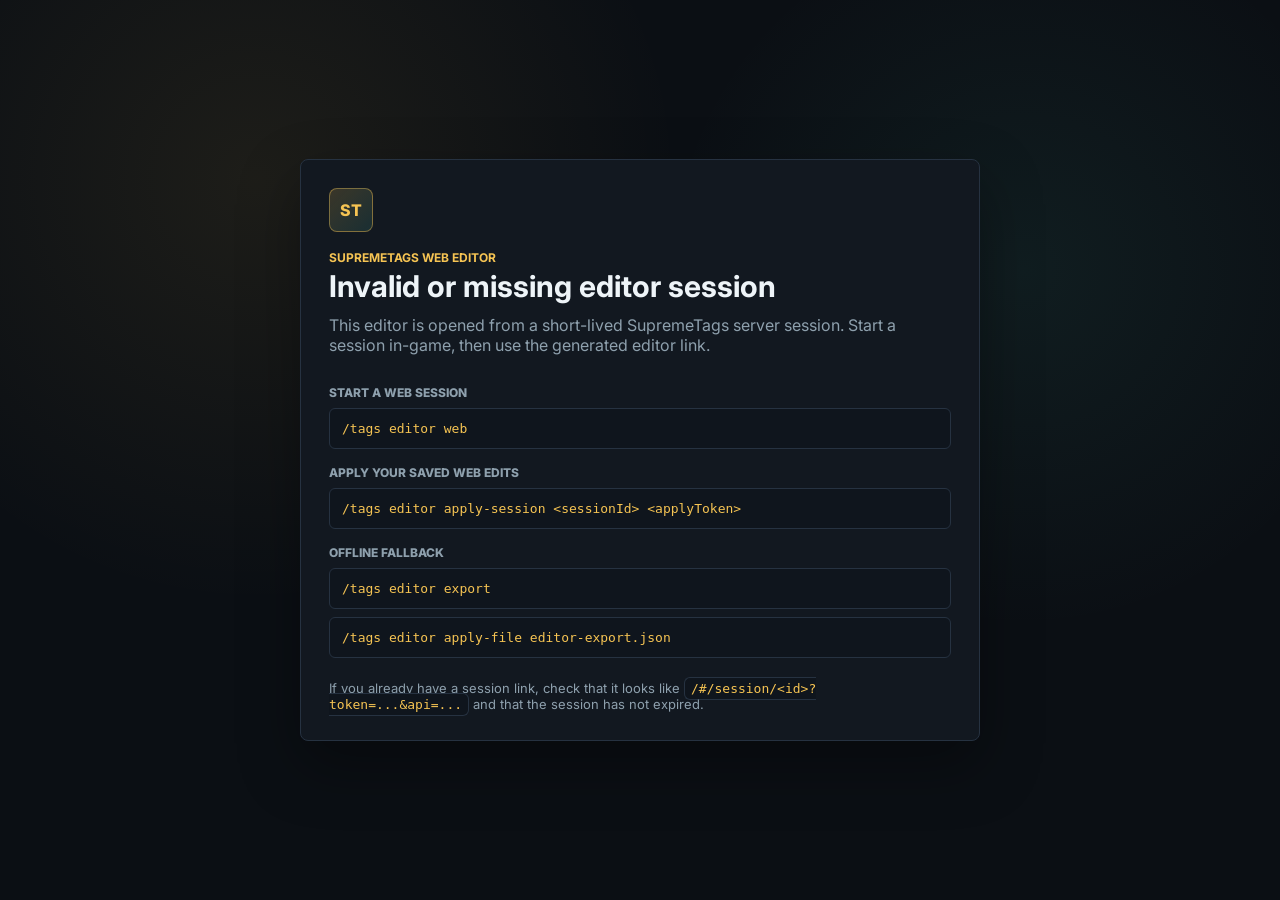
==== index.html @ 4ecd35ff "Add files via upload" ====
<!doctype html>
<html lang="en">
<head>
  <meta charset="utf-8">
  <meta name="viewport" content="width=device-width, initial-scale=1">
  <title>SupremeTags Editor</title>
  <link rel="preconnect" href="https://fonts.googleapis.com">
  <link rel="preconnect" href="https://fonts.gstatic.com" crossorigin>
  <link href="https://fonts.googleapis.com/css2?family=Inter:wght@400;500;600;700;800&display=swap" rel="stylesheet">
  <link rel="stylesheet" href="styles.css">
</head>
<body>
  <div class="invalid-session" id="invalidSession">
    <div class="invalid-panel">
      <div class="brand-mark">ST</div>
      <p class="eyebrow">SupremeTags Web Editor</p>
      <h1>Invalid or missing editor session</h1>
      <p>This editor is opened from a short-lived SupremeTags server session. Start a session in-game, then use the generated editor link.</p>

      <div class="help-commands">
        <span>Start a web session</span>
        <code>/tags editor web</code>
        <span>Apply your saved web edits</span>
        <code>/tags editor apply-session &lt;sessionId&gt; &lt;applyToken&gt;</code>
        <span>Offline fallback</span>
        <code>/tags editor export</code>
        <code>/tags editor apply-file editor-export.json</code>
      </div>

      <p class="small-note">If you already have a session link, check that it looks like <code>/#/session/&lt;id&gt;?token=...&amp;api=...</code> and that the session has not expired.</p>
    </div>
  </div>

  <div class="app-shell">
    <aside class="sidebar">
      <div class="brand">
        <div class="brand-mark">ST</div>
        <div>
          <strong>SupremeTags</strong>
          <span>Web Editor</span>
        </div>
      </div>

      <nav class="nav-list" aria-label="Editor navigation">
        <button class="nav-item active" data-view="tags">
          <span data-icon="tag"></span>
          <span>Tags</span>
          <b id="tagCount">0</b>
        </button>
        <button class="nav-item" data-view="bulk">
          <span data-icon="layers"></span>
          <span>Bulk Edit</span>
        </button>
        <button class="nav-item" data-view="colors">
          <span data-icon="palette"></span>
          <span>Color Lab</span>
        </button>
        <button class="nav-item" data-view="commands">
          <span data-icon="terminal"></span>
          <span>Commands</span>
        </button>
        <button class="nav-item" data-view="sessions">
          <span data-icon="cloud"></span>
          <span>Session</span>
        </button>
        <button class="nav-item" data-view="plugin">
          <span data-icon="info"></span>
          <span>Plugin Info</span>
        </button>
      </nav>

      <div class="session-card">
        <span class="status-dot" id="sidebarStatusDot"></span>
        <div>
          <strong id="sidebarPluginTitle">SupremeTags</strong>
          <span id="sidebarPluginVersion">v2.2.9 · up to date</span>
        </div>
      </div>
    </aside>

    <main class="workspace">
      <header class="topbar">
        <div>
          <p class="eyebrow">Editor session</p>
          <h1>Tag collection</h1>
        </div>
        <div class="topbar-actions">
          <button class="icon-button" id="undoButton" title="Undo">
            <span data-icon="undo"></span>
          </button>
          <button class="ghost-button" id="importButton">
            <span data-icon="upload"></span>
            Import
          </button>
          <button class="primary-button" id="exportButton">
            <span data-icon="download"></span>
            Export Apply Payload
          </button>
        </div>
      </header>

      <section class="view active" id="view-tags">
        <div class="toolbar">
          <div class="search-field">
            <span data-icon="search"></span>
            <input id="searchInput" type="search" placeholder="Search tags, permissions, categories">
          </div>
          <select id="categoryFilter" aria-label="Category filter"></select>
          <select id="rarityFilter" aria-label="Rarity filter"></select>
          <button class="secondary-button" id="newTagButton">
            <span data-icon="plus"></span>
            New Tag
          </button>
        </div>

        <div class="editor-grid">
          <section class="tag-list-panel">
            <div class="panel-title">
              <strong>Tags</strong>
              <span id="visibleCount">0 visible</span>
            </div>
            <div class="tag-list" id="tagList"></div>
          </section>

          <section class="details-panel">
            <div class="details-header">
              <div>
                <p class="eyebrow">Selected tag</p>
                <h2 id="detailTitle">Select a tag</h2>
              </div>
              <div class="preview-pill" id="headerPreview"></div>
            </div>

            <div class="tab-strip" role="tablist">
              <button class="tab-button active" data-tab="basic">Basic</button>
              <button class="tab-button" data-tab="display">Display</button>
              <button class="tab-button" data-tab="voucher">Voucher</button>
              <button class="tab-button" data-tab="variants">Variants</button>
              <button class="tab-button" data-tab="requirements">Requirements</button>
            </div>

            <form class="form-grid tab-panel active" id="tab-basic">
              <label>Identifier<input id="fieldIdentifier" type="text"></label>
              <label>Permission<input id="fieldPermission" type="text"></label>
              <label>Category<select id="fieldCategory"></select></label>
              <label>Rarity<select id="fieldRarity"></select></label>
              <label>Order<input id="fieldOrder" type="number" min="0"></label>
              <label>Cost<input id="fieldCost" type="number" min="0" step="0.01"></label>
              <label class="switch-row">Withdrawable<input id="fieldWithdrawable" type="checkbox"><span></span></label>
              <label class="switch-row">Economy enabled<input id="fieldEconomyEnabled" type="checkbox"><span></span></label>
              <label class="full-span">Tag frames<textarea id="fieldTagFrames" rows="4"></textarea></label>
              <label class="full-span">Description<textarea id="fieldDescription" rows="4"></textarea></label>
            </form>

            <form class="form-grid tab-panel" id="tab-display">
              <label>Menu display name<input id="fieldDisplayName" type="text"></label>
              <label>Display item<input id="fieldDisplayItem" type="text"></label>
              <label>Custom model data<input id="fieldModelData" type="number" min="0"></label>
              <label>Economy type<input id="fieldEconomyType" type="text"></label>
              <label class="full-span">Custom economy take command<input id="fieldTakeCommand" type="text"></label>
              <label class="full-span">Custom economy condition<input id="fieldCondition" type="text"></label>
              <div class="full-span preview-box">
                <span>Live chat preview</span>
                <strong id="chatPreview"></strong>
              </div>
            </form>

            <form class="form-grid tab-panel" id="tab-voucher">
              <label>Voucher material<input id="fieldVoucherMaterial" type="text"></label>
              <label>Voucher model data<input id="fieldVoucherModelData" type="number" min="0"></label>
              <label>Voucher display name<input id="fieldVoucherName" type="text"></label>
              <label class="switch-row">Glow<input id="fieldVoucherGlow" type="checkbox"><span></span></label>
              <label class="full-span">Voucher lore<textarea id="fieldVoucherLore" rows="5"></textarea></label>
            </form>

            <div class="tab-panel" id="tab-variants">
              <div class="table-actions">
                <strong>Variants</strong>
                <button class="secondary-button" id="addVariantButton" type="button"><span data-icon="plus"></span>Add</button>
              </div>
              <div class="mini-table" id="variantTable"></div>
            </div>

            <div class="tab-panel" id="tab-requirements">
              <div class="requirement-head">
                <label class="switch-row">Enabled<input id="fieldReqEnabled" type="checkbox"><span></span></label>
                <label>Mode<select id="fieldReqMode"><option value="all">All</option><option value="any">Any</option></select></label>
                <label class="switch-row">Persist unlock<input id="fieldReqPersist" type="checkbox"><span></span></label>
              </div>
              <div class="table-actions">
                <strong>Requirement rules</strong>
                <button class="secondary-button" id="addRequirementButton" type="button"><span data-icon="plus"></span>Add</button>
              </div>
              <div class="mini-table" id="requirementTable"></div>
            </div>
          </section>
        </div>
      </section>

      <section class="view" id="view-bulk">
        <div class="bulk-layout">
          <section>
            <h2>Bulk edit</h2>
            <p>Apply controlled changes to matching tags before exporting an apply payload.</p>
            <div class="bulk-controls">
              <label>Match category<select id="bulkCategory"></select></label>
              <label>Set rarity<select id="bulkRarity"></select></label>
              <label>Set permission prefix<input id="bulkPermission" placeholder="supremetags.tag."></label>
              <button class="primary-button" id="applyBulkButton"><span data-icon="wand"></span>Apply to matches</button>
            </div>
          </section>
          <section class="bulk-preview">
            <h3>Matched tags</h3>
            <div id="bulkMatches"></div>
          </section>
        </div>
      </section>

      <section class="view" id="view-colors">
        <div class="color-lab">
          <section>
            <h2>Color generator</h2>
            <p>Create legacy color, hex color, or MiniMessage output from the same text.</p>
            <label>Text<input id="colorText" value="[Supreme]"></label>
            <div class="color-row">
              <label>Start<input id="colorStart" type="color" value="#f6c453"></label>
              <label>End<input id="colorEnd" type="color" value="#55d6be"></label>
              <label>Format<select id="colorFormat"><option value="legacy">Minecraft hex</option><option value="minimessage">MiniMessage gradient</option><option value="classic">Nearest legacy</option></select></label>
            </div>
            <button class="primary-button" id="generateColorButton"><span data-icon="sparkles"></span>Generate</button>
          </section>
          <section class="output-panel">
            <div class="preview-box tall">
              <span>Preview</span>
              <strong id="colorPreview"></strong>
            </div>
            <label>Output<textarea id="colorOutput" rows="6" readonly></textarea></label>
            <button class="secondary-button" id="copyColorButton"><span data-icon="copy"></span>Copy</button>
          </section>
        </div>
      </section>

      <section class="view" id="view-commands">
        <div class="command-layout">
          <section>
            <h2>Command generator</h2>
            <p>Generate quick admin commands for simple tag changes. Use session apply for variants, requirements, vouchers, and bulk structured edits.</p>
            <label>Command target<select id="commandTarget"></select></label>
            <div class="command-actions">
              <button class="primary-button" id="generateCommandsButton"><span data-icon="terminal"></span>Generate</button>
              <button class="secondary-button" id="copyCommandsButton"><span data-icon="copy"></span>Copy</button>
            </div>
          </section>
          <section class="output-panel">
            <label>Commands<textarea id="commandOutput" rows="16" readonly></textarea></label>
          </section>
        </div>
      </section>

      <section class="view" id="view-sessions">
        <div class="session-layout">
          <h2>Session workflow</h2>
          <div class="steps">
            <div><b>1</b><strong>Export</strong><span>Plugin uploads editable JSON to the session API.</span></div>
            <div><b>2</b><strong>Edit</strong><span>This site updates the session draft in Cloudflare storage.</span></div>
            <div><b>3</b><strong>Apply</strong><span>Plugin fetches the draft, validates it, and saves locally.</span></div>
          </div>
          <label>Apply payload preview<textarea id="payloadOutput" rows="14" readonly></textarea></label>
        </div>
      </section>

      <section class="view" id="view-plugin">
        <div class="plugin-layout">
          <section class="plugin-status-panel">
            <div class="plugin-status-head">
              <div>
                <p class="eyebrow">Server plugin</p>
                <h2>SupremeTags status</h2>
              </div>
              <span class="version-state" id="pluginVersionState">Checking</span>
            </div>

            <div class="version-grid">
              <div>
                <span>Installed version</span>
                <strong id="installedVersion">2.2.9</strong>
              </div>
              <div>
                <span>Latest Spigot version</span>
                <strong id="latestVersion">2.2.9</strong>
              </div>
              <div>
                <span>Resource</span>
                <a href="https://www.spigotmc.org/resources/supremetags.103140/" target="_blank" rel="noreferrer">SpigotMC #103140</a>
              </div>
            </div>

            <div class="update-callout" id="updateCallout">
              <span data-icon="check"></span>
              <div>
                <strong>Plugin is up to date</strong>
                <p>The server-reported version matches the latest known Spigot release.</p>
              </div>
            </div>
          </section>

          <section class="plugin-details-panel">
            <h3>Runtime details</h3>
            <div class="info-list">
              <div><span>Minecraft server</span><strong id="serverVersion">Paper 26.2</strong></div>
              <div><span>Storage mode</span><strong id="storageMode">File tags</strong></div>
              <div><span>Tags loaded</span><strong id="pluginTagsLoaded">3</strong></div>
              <div><span>Categories loaded</span><strong id="pluginCategoriesLoaded">4</strong></div>
              <div><span>Last checked</span><strong id="versionCheckedAt">Local preview</strong></div>
            </div>
          </section>
        </div>
      </section>
    </main>
  </div>

  <script src="app.js"></script>
</body>
</html>
---- styles.css ----
:root {
  color-scheme: dark;
  --bg: #0b0f14;
  --panel: #121820;
  --panel-2: #171f29;
  --panel-3: #1d2733;
  --line: #263241;
  --line-soft: #1f2a37;
  --text: #eef4f8;
  --muted: #8ea0ad;
  --muted-2: #647684;
  --gold: #f6c453;
  --mint: #55d6be;
  --red: #ff667a;
  --blue: #65a8ff;
  --shadow: 0 24px 60px rgba(0, 0, 0, .34);
}

* {
  box-sizing: border-box;
}

body {
  margin: 0;
  min-width: 320px;
  min-height: 100vh;
  overflow-x: hidden;
  background: var(--bg);
  color: var(--text);
  font-family: Inter, system-ui, -apple-system, BlinkMacSystemFont, "Segoe UI", sans-serif;
  letter-spacing: 0;
}

button,
input,
select,
textarea {
  font: inherit;
}

button {
  border: 0;
}

.app-shell {
  display: grid;
  grid-template-columns: 280px minmax(0, 1fr);
  width: 100%;
  max-width: 100vw;
  min-height: 100vh;
  overflow-x: hidden;
}

.sidebar {
  position: sticky;
  top: 0;
  display: flex;
  flex-direction: column;
  gap: 26px;
  height: 100vh;
  padding: 24px;
  border-right: 1px solid var(--line-soft);
  background: #0e141b;
}

.brand {
  display: flex;
  align-items: center;
  gap: 12px;
}

.brand-mark {
  display: grid;
  place-items: center;
  width: 44px;
  height: 44px;
  border: 1px solid rgba(246, 196, 83, .42);
  border-radius: 8px;
  background: linear-gradient(135deg, rgba(246, 196, 83, .18), rgba(85, 214, 190, .12));
  color: var(--gold);
  font-weight: 800;
}

.brand strong,
.brand span,
.session-card strong,
.session-card span {
  display: block;
}

.brand strong {
  font-size: 16px;
}

.brand span,
.session-card span {
  color: var(--muted);
  font-size: 12px;
}

.nav-list {
  display: grid;
  gap: 8px;
}

.nav-item {
  display: grid;
  grid-template-columns: 22px 1fr auto;
  align-items: center;
  gap: 10px;
  min-height: 44px;
  padding: 0 12px;
  border-radius: 8px;
  background: transparent;
  color: var(--muted);
  text-align: left;
  cursor: pointer;
}

.nav-item:hover,
.nav-item.active {
  background: var(--panel-2);
  color: var(--text);
}

.nav-item.active {
  box-shadow: inset 3px 0 0 var(--gold);
}

.nav-item b {
  min-width: 24px;
  padding: 3px 7px;
  border-radius: 999px;
  background: var(--panel-3);
  color: var(--gold);
  text-align: center;
  font-size: 12px;
}

.session-card {
  display: grid;
  grid-template-columns: 10px 1fr;
  align-items: center;
  gap: 12px;
  margin-top: auto;
  padding: 14px;
  border: 1px solid var(--line);
  border-radius: 8px;
  background: var(--panel);
}

.status-dot {
  width: 10px;
  height: 10px;
  border-radius: 50%;
  background: var(--mint);
  box-shadow: 0 0 18px rgba(85, 214, 190, .8);
}

.status-dot.outdated {
  background: var(--red);
  box-shadow: 0 0 18px rgba(255, 102, 122, .75);
}

.workspace {
  min-width: 0;
  width: 100%;
  max-width: 100%;
  padding: 28px;
  overflow-x: hidden;
}

.topbar {
  display: flex;
  align-items: center;
  justify-content: space-between;
  gap: 18px;
  margin-bottom: 24px;
}

.eyebrow {
  margin: 0 0 5px;
  color: var(--gold);
  font-size: 12px;
  font-weight: 700;
  text-transform: uppercase;
}

h1,
h2,
h3,
p {
  margin-top: 0;
}

h1 {
  margin-bottom: 0;
  font-size: 30px;
  line-height: 1.12;
}

h2 {
  margin-bottom: 8px;
  font-size: 22px;
}

h3 {
  margin-bottom: 12px;
  font-size: 16px;
}

p {
  color: var(--muted);
}

.topbar-actions,
.toolbar,
.table-actions,
.color-row,
.requirement-head {
  display: flex;
  align-items: center;
  gap: 10px;
  min-width: 0;
}

.icon-button,
.ghost-button,
.secondary-button,
.primary-button {
  display: inline-flex;
  align-items: center;
  justify-content: center;
  gap: 8px;
  min-height: 40px;
  padding: 0 14px;
  border-radius: 8px;
  cursor: pointer;
}

.icon-button {
  width: 40px;
  padding: 0;
  border: 1px solid var(--line);
  background: var(--panel);
  color: var(--text);
}

.ghost-button {
  border: 1px solid var(--line);
  background: transparent;
  color: var(--text);
}

.secondary-button {
  border: 1px solid var(--line);
  background: var(--panel-2);
  color: var(--text);
}

.primary-button {
  background: var(--gold);
  color: #1b1404;
  font-weight: 700;
}

.view {
  display: none;
}

.view.active {
  display: block;
}

.toolbar {
  margin-bottom: 16px;
  flex-wrap: wrap;
}

.toolbar > select {
  flex: 1 1 180px;
  max-width: 260px;
}

.toolbar > .secondary-button {
  flex: 0 0 auto;
}

.search-field {
  display: flex;
  align-items: center;
  gap: 10px;
  flex: 1 1 300px;
  min-width: 220px;
  min-height: 44px;
  padding: 0 14px;
  border: 1px solid var(--line);
  border-radius: 8px;
  background: var(--panel);
}

.search-field input {
  width: 100%;
  border: 0;
  outline: 0;
  background: transparent;
  color: var(--text);
}

select,
input,
textarea {
  min-width: 0;
  width: 100%;
  border: 1px solid var(--line);
  border-radius: 8px;
  background: #0f151d;
  color: var(--text);
  outline: 0;
}

select,
input {
  min-height: 42px;
  padding: 0 12px;
}

textarea {
  resize: vertical;
  padding: 11px 12px;
  line-height: 1.45;
}

label {
  display: grid;
  gap: 7px;
  color: var(--muted);
  font-size: 13px;
  font-weight: 600;
}

.editor-grid {
  display: grid;
  grid-template-columns: minmax(260px, 380px) minmax(0, 1fr);
  gap: 16px;
  min-height: calc(100vh - 142px);
  min-width: 0;
}

.tag-list-panel,
.details-panel,
.bulk-layout > section,
.bulk-preview,
.color-lab > section,
.output-panel,
.session-layout,
.plugin-status-panel,
.plugin-details-panel {
  min-width: 0;
  border: 1px solid var(--line-soft);
  border-radius: 8px;
  background: var(--panel);
  box-shadow: var(--shadow);
}

.tag-list-panel {
  min-height: 0;
  overflow: hidden;
}

.panel-title {
  display: flex;
  justify-content: space-between;
  padding: 16px;
  border-bottom: 1px solid var(--line-soft);
}

.panel-title span {
  color: var(--muted);
  font-size: 13px;
}

.tag-list {
  display: grid;
  gap: 8px;
  max-height: calc(100vh - 220px);
  overflow-y: auto;
  overflow-x: hidden;
  padding: 12px;
}

.tag-row {
  display: grid;
  grid-template-columns: 1fr auto;
  gap: 8px;
  padding: 12px;
  border: 1px solid transparent;
  border-radius: 8px;
  background: var(--panel-2);
  color: var(--text);
  text-align: left;
  cursor: pointer;
}

.tag-row:hover,
.tag-row.active {
  border-color: rgba(246, 196, 83, .55);
}

.tag-row strong,
.tag-row span {
  display: block;
}

.tag-row span {
  color: var(--muted);
  font-size: 12px;
}

.rarity-badge {
  align-self: start;
  padding: 4px 7px;
  border-radius: 999px;
  background: rgba(85, 214, 190, .12);
  color: var(--mint);
  font-size: 11px;
  font-weight: 700;
}

.details-panel {
  min-width: 0;
  overflow: hidden;
}

.details-header {
  display: flex;
  align-items: center;
  justify-content: space-between;
  gap: 14px;
  padding: 20px;
  border-bottom: 1px solid var(--line-soft);
}

.details-header h2 {
  margin-bottom: 0;
}

.preview-pill {
  min-width: 160px;
  max-width: 360px;
  padding: 12px 14px;
  border: 1px solid var(--line);
  border-radius: 8px;
  background: #0d1218;
  text-align: center;
  font-weight: 800;
  overflow-wrap: anywhere;
}

.tab-strip {
  display: flex;
  gap: 4px;
  overflow-x: auto;
  padding: 10px 12px 0;
  border-bottom: 1px solid var(--line-soft);
}

.tab-button {
  padding: 11px 12px;
  border-radius: 8px 8px 0 0;
  background: transparent;
  color: var(--muted);
  cursor: pointer;
  white-space: nowrap;
}

.tab-button.active {
  background: var(--panel-2);
  color: var(--text);
}

.tab-panel {
  display: none;
  padding: 18px;
}

.tab-panel.active {
  display: block;
}

.form-grid {
  grid-template-columns: repeat(2, minmax(0, 1fr));
  gap: 14px;
}

.form-grid.active {
  display: grid;
}

.full-span {
  grid-column: 1 / -1;
}

.switch-row {
  grid-template-columns: 1fr auto;
  align-items: center;
  min-height: 42px;
}

.switch-row input {
  position: absolute;
  opacity: 0;
  pointer-events: none;
}

.switch-row span {
  position: relative;
  width: 42px;
  height: 24px;
  border-radius: 999px;
  background: #293442;
}

.switch-row span::after {
  content: "";
  position: absolute;
  top: 4px;
  left: 4px;
  width: 16px;
  height: 16px;
  border-radius: 50%;
  background: #a9b6c0;
  transition: transform .16s ease, background .16s ease;
}

.switch-row input:checked + span {
  background: rgba(85, 214, 190, .42);
}

.switch-row input:checked + span::after {
  transform: translateX(18px);
  background: var(--mint);
}

.preview-box {
  display: grid;
  gap: 8px;
  padding: 16px;
  border: 1px solid var(--line);
  border-radius: 8px;
  background: #0d1218;
}

.preview-box span {
  color: var(--muted);
  font-size: 12px;
  font-weight: 700;
  text-transform: uppercase;
}

.preview-box strong {
  min-height: 28px;
  overflow-wrap: anywhere;
  font-size: 24px;
}

.preview-box.tall {
  min-height: 160px;
  align-content: center;
}

.mini-table {
  display: grid;
  gap: 8px;
  margin-top: 12px;
}

.mini-row {
  display: grid;
  grid-template-columns: minmax(0, 1.1fr) minmax(0, 1.4fr) minmax(0, 1.2fr) auto;
  gap: 8px;
  align-items: center;
  padding: 10px;
  border: 1px solid var(--line-soft);
  border-radius: 8px;
  background: var(--panel-2);
}

.mini-row button {
  width: 34px;
  height: 34px;
  border-radius: 8px;
  background: rgba(255, 102, 122, .16);
  color: var(--red);
  cursor: pointer;
}

.requirement-head {
  align-items: end;
  margin-bottom: 16px;
}

.bulk-layout,
.color-lab,
.plugin-layout,
.command-layout {
  display: grid;
  grid-template-columns: minmax(0, 1fr) minmax(320px, 460px);
  gap: 16px;
  min-width: 0;
}

.bulk-layout > section,
.bulk-preview,
.color-lab > section,
.output-panel,
.session-layout,
.command-layout > section,
.plugin-status-panel,
.plugin-details-panel {
  padding: 20px;
}

.command-layout > section {
  min-width: 0;
  border: 1px solid var(--line-soft);
  border-radius: 8px;
  background: var(--panel);
  box-shadow: var(--shadow);
}

.command-actions {
  display: flex;
  gap: 10px;
  margin-top: 16px;
}

.plugin-status-head {
  display: flex;
  align-items: start;
  justify-content: space-between;
  gap: 16px;
  margin-bottom: 18px;
}

.version-state {
  padding: 7px 10px;
  border: 1px solid rgba(85, 214, 190, .4);
  border-radius: 999px;
  background: rgba(85, 214, 190, .12);
  color: var(--mint);
  font-size: 12px;
  font-weight: 800;
  text-transform: uppercase;
}

.version-state.outdated {
  border-color: rgba(255, 102, 122, .42);
  background: rgba(255, 102, 122, .12);
  color: var(--red);
}

.version-grid {
  display: grid;
  grid-template-columns: repeat(3, minmax(0, 1fr));
  gap: 12px;
}

.version-grid div,
.info-list div {
  display: grid;
  gap: 6px;
  padding: 14px;
  border: 1px solid var(--line);
  border-radius: 8px;
  background: var(--panel-2);
}

.version-grid span,
.info-list span {
  color: var(--muted);
  font-size: 12px;
  font-weight: 700;
  text-transform: uppercase;
}

.version-grid strong,
.info-list strong {
  font-size: 18px;
}

.version-grid a {
  color: var(--blue);
  font-weight: 700;
  text-decoration: none;
}

.update-callout {
  display: grid;
  grid-template-columns: 24px 1fr;
  gap: 12px;
  margin-top: 16px;
  padding: 16px;
  border: 1px solid rgba(85, 214, 190, .32);
  border-radius: 8px;
  background: rgba(85, 214, 190, .08);
}

.update-callout.outdated {
  border-color: rgba(255, 102, 122, .34);
  background: rgba(255, 102, 122, .08);
}

.update-callout p {
  margin-bottom: 0;
}

.info-list {
  display: grid;
  gap: 10px;
}

.bulk-controls {
  display: grid;
  grid-template-columns: repeat(2, minmax(0, 1fr));
  gap: 14px;
  margin-top: 18px;
}

.bulk-controls .primary-button {
  align-self: end;
}

.bulk-preview {
  min-height: 340px;
}

#bulkMatches {
  display: flex;
  flex-wrap: wrap;
  gap: 8px;
}

#bulkMatches span {
  padding: 6px 9px;
  border: 1px solid var(--line);
  border-radius: 999px;
  background: var(--panel-2);
  color: var(--muted);
  font-size: 12px;
}

.color-lab label {
  margin-top: 14px;
}

.color-row {
  align-items: end;
  margin: 4px 0 16px;
}

.session-layout {
  max-width: 980px;
}

.steps {
  display: grid;
  grid-template-columns: repeat(3, minmax(0, 1fr));
  gap: 12px;
  margin: 16px 0;
}

.steps div {
  display: grid;
  gap: 8px;
  padding: 16px;
  border: 1px solid var(--line);
  border-radius: 8px;
  background: var(--panel-2);
}

.steps b {
  display: grid;
  place-items: center;
  width: 28px;
  height: 28px;
  border-radius: 50%;
  background: var(--gold);
  color: #1b1404;
}

.steps span {
  color: var(--muted);
  font-size: 13px;
}

[data-icon] {
  display: inline-flex;
  width: 18px;
  height: 18px;
}

[data-icon] svg {
  width: 18px;
  height: 18px;
  stroke-width: 2;
}

.invalid-session {
  display: none;
  min-height: 100vh;
  padding: 24px;
  place-items: center;
  background:
    radial-gradient(circle at 20% 20%, rgba(246, 196, 83, .08), transparent 34%),
    radial-gradient(circle at 80% 30%, rgba(85, 214, 190, .07), transparent 30%),
    var(--bg);
}

.invalid-panel {
  width: min(100%, 680px);
  padding: 28px;
  border: 1px solid var(--line);
  border-radius: 8px;
  background: var(--panel);
  box-shadow: var(--shadow);
}

.invalid-panel .brand-mark {
  margin-bottom: 18px;
}

.invalid-panel h1 {
  margin-bottom: 12px;
}

.help-commands {
  display: grid;
  gap: 8px;
  margin: 22px 0;
}

.help-commands span {
  margin-top: 8px;
  color: var(--muted);
  font-size: 12px;
  font-weight: 800;
  text-transform: uppercase;
}

code {
  padding: 3px 6px;
  border: 1px solid var(--line);
  border-radius: 6px;
  background: #0f151d;
  color: var(--gold);
}

.help-commands code {
  display: block;
  padding: 12px;
  overflow-x: auto;
}

.small-note {
  margin-bottom: 0;
  font-size: 13px;
}

body.invalid-session-active {
  overflow: hidden;
}

body.invalid-session-active .invalid-session {
  display: grid;
}

body.invalid-session-active .app-shell {
  display: none;
}

.mc-black { color: #000; }
.mc-dark-blue { color: #0000aa; }
.mc-dark-green { color: #00aa00; }
.mc-dark-aqua { color: #00aaaa; }
.mc-dark-red { color: #aa0000; }
.mc-dark-purple { color: #aa00aa; }
.mc-gold { color: #ffaa00; }
.mc-gray { color: #aaaaaa; }
.mc-dark-gray { color: #555; }
.mc-blue { color: #5555ff; }
.mc-green { color: #55ff55; }
.mc-aqua { color: #55ffff; }
.mc-red { color: #ff5555; }
.mc-light-purple { color: #ff55ff; }
.mc-yellow { color: #ffff55; }
.mc-white { color: #fff; }

@media (max-width: 1120px) {
  .app-shell {
    grid-template-columns: 86px minmax(0, 1fr);
  }

  .sidebar {
    padding: 18px 12px;
  }

  .brand div:not(.brand-mark),
  .nav-item span:last-of-type,
  .session-card div {
    display: none;
  }

  .nav-item {
    grid-template-columns: 1fr;
    justify-items: center;
  }

  .nav-item b {
    display: none;
  }

  .session-card {
    grid-template-columns: 1fr;
    justify-items: center;
  }

  .editor-grid,
  .bulk-layout,
  .color-lab,
  .command-layout,
  .plugin-layout {
    grid-template-columns: 1fr;
  }
}

@media (max-width: 760px) {
  .app-shell {
    display: block;
  }

  .sidebar {
    position: static;
    height: auto;
    flex-direction: row;
    align-items: center;
    overflow-x: auto;
    border-right: 0;
    border-bottom: 1px solid var(--line-soft);
  }

  .nav-list {
    display: flex;
    min-width: max-content;
  }

  .session-card {
    display: none;
  }

  .workspace {
    padding: 18px;
  }

  .topbar,
  .toolbar,
  .details-header,
  .topbar-actions,
  .color-row,
  .requirement-head {
    align-items: stretch;
    flex-direction: column;
  }

  .toolbar > select,
  .toolbar > .secondary-button {
    width: 100%;
    max-width: none;
  }

  .form-grid,
  .bulk-controls,
  .steps,
  .version-grid,
  .mini-row {
    grid-template-columns: 1fr;
  }

  .tag-list {
    max-height: 360px;
  }
}
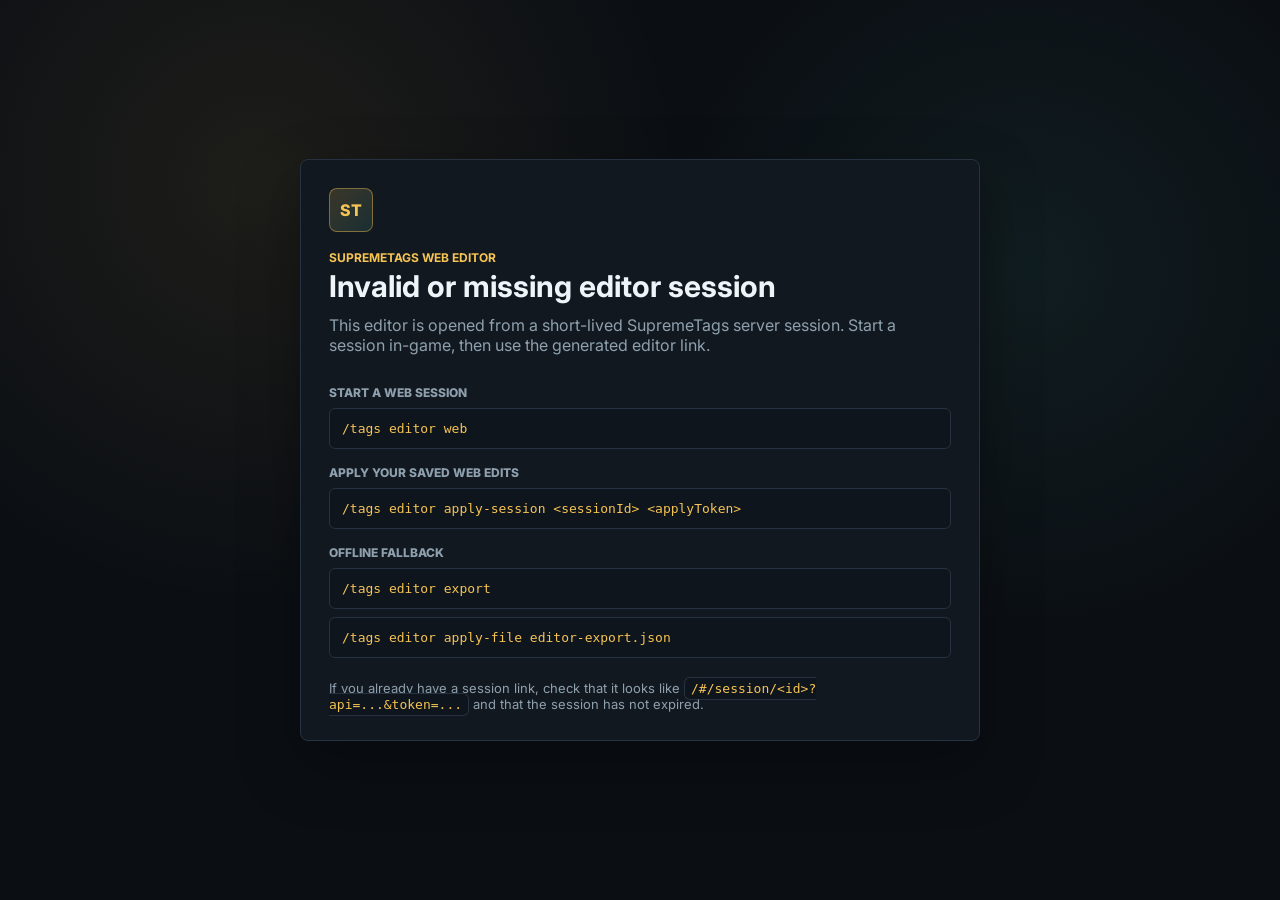
==== commit 2ed4e60b: "Add files via upload" ====
--- a/index.html
+++ b/index.html
@@ -27,7 +27,7 @@
         <code>/tags editor apply-file editor-export.json</code>
       </div>
 
-      <p class="small-note">If you already have a session link, check that it looks like <code>/#/session/&lt;id&gt;?token=...&amp;api=...</code> and that the session has not expired.</p>
+      <p class="small-note">If you already have a session link, check that it looks like <code>/#/session/&lt;id&gt;?api=...&amp;token=...</code> and that the session has not expired.</p>
     </div>
   </div>
 
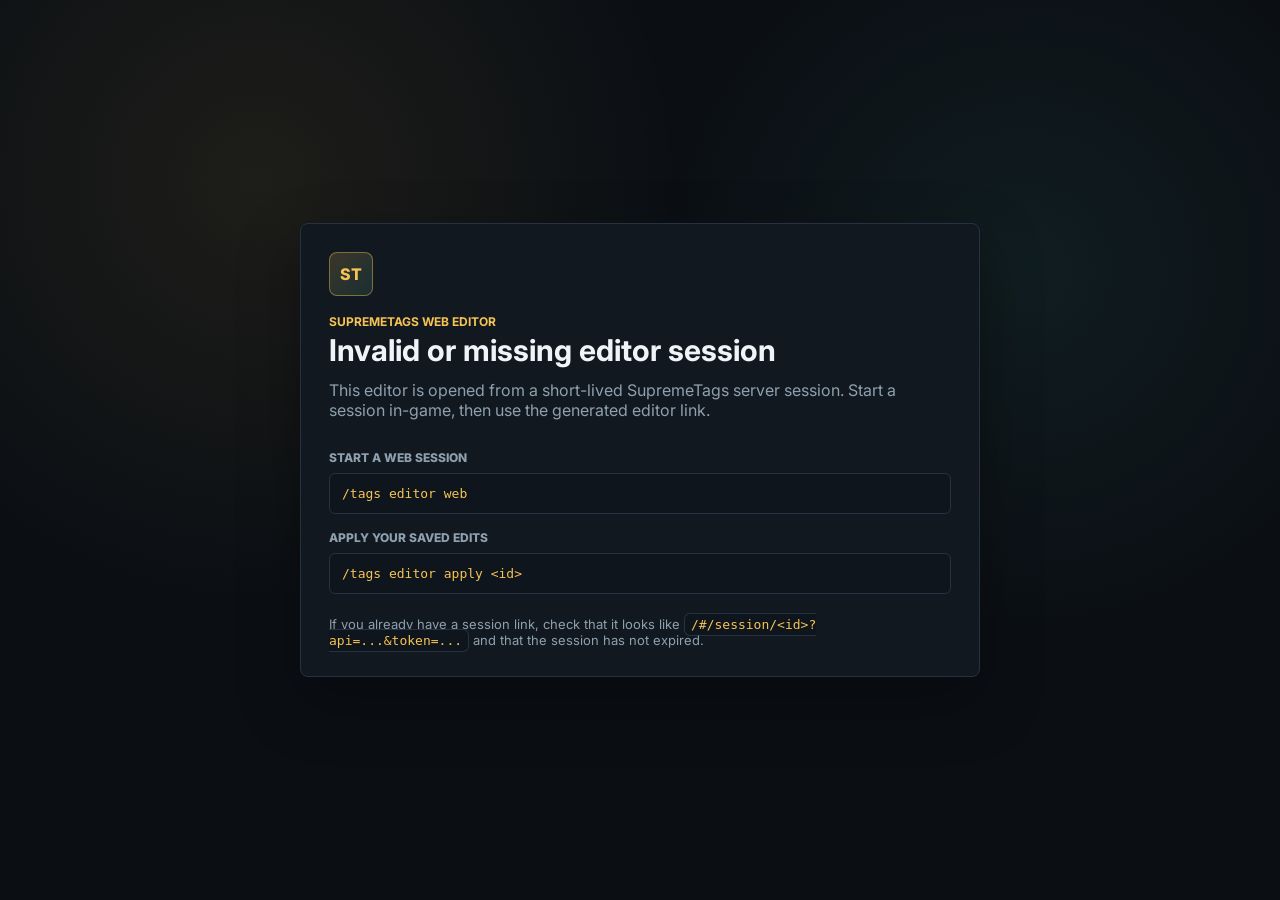
==== commit 91feb4f2: "Add files via upload" ====
--- a/index.html
+++ b/index.html
@@ -20,11 +20,8 @@
       <div class="help-commands">
         <span>Start a web session</span>
         <code>/tags editor web</code>
-        <span>Apply your saved web edits</span>
-        <code>/tags editor apply-session &lt;sessionId&gt; &lt;applyToken&gt;</code>
-        <span>Offline fallback</span>
-        <code>/tags editor export</code>
-        <code>/tags editor apply-file editor-export.json</code>
+        <span>Apply your saved edits</span>
+        <code>/tags editor apply &lt;id&gt;</code>
       </div>
 
       <p class="small-note">If you already have a session link, check that it looks like <code>/#/session/&lt;id&gt;?api=...&amp;token=...</code> and that the session has not expired.</p>
@@ -92,9 +89,9 @@
             <span data-icon="upload"></span>
             Import
           </button>
-          <button class="primary-button" id="exportButton">
+          <button class="primary-button" id="applyChangesButton">
             <span data-icon="download"></span>
-            Export Apply Payload
+            Apply Changes
           </button>
         </div>
       </header>
@@ -201,7 +198,7 @@
         <div class="bulk-layout">
           <section>
             <h2>Bulk edit</h2>
-            <p>Apply controlled changes to matching tags before exporting an apply payload.</p>
+            <p>Apply controlled changes to matching tags before saving the session.</p>
             <div class="bulk-controls">
               <label>Match category<select id="bulkCategory"></select></label>
               <label>Set rarity<select id="bulkRarity"></select></label>
@@ -261,7 +258,7 @@
         <div class="session-layout">
           <h2>Session workflow</h2>
           <div class="steps">
-            <div><b>1</b><strong>Export</strong><span>Plugin uploads editable JSON to the session API.</span></div>
+            <div><b>1</b><strong>Create</strong><span>Plugin uploads editable JSON to the session API.</span></div>
             <div><b>2</b><strong>Edit</strong><span>This site updates the session draft in Cloudflare storage.</span></div>
             <div><b>3</b><strong>Apply</strong><span>Plugin fetches the draft, validates it, and saves locally.</span></div>
           </div>
@@ -316,6 +313,18 @@
           </section>
         </div>
       </section>
+
+      <div class="modal-backdrop" id="applyModal" aria-hidden="true">
+        <div class="modal-panel" role="dialog" aria-modal="true" aria-labelledby="applyModalTitle">
+          <h2 id="applyModalTitle">Apply changes in-game</h2>
+          <p id="applyModalText">Run this command on your server to apply the saved editor changes.</p>
+          <code id="applyCommand">/tags editor apply &lt;id&gt;</code>
+          <div class="modal-actions">
+            <button class="secondary-button" id="copyApplyCommand"><span data-icon="copy"></span>Copy</button>
+            <button class="primary-button" id="closeApplyModal">Done</button>
+          </div>
+        </div>
+      </div>
     </main>
   </div>
 
--- a/styles.css
+++ b/styles.css
@@ -867,6 +867,42 @@
   font-size: 13px;
 }
 
+.modal-backdrop {
+  position: fixed;
+  inset: 0;
+  z-index: 50;
+  display: none;
+  place-items: center;
+  padding: 24px;
+  background: rgba(3, 6, 10, .72);
+}
+
+.modal-backdrop.active {
+  display: grid;
+}
+
+.modal-panel {
+  width: min(100%, 560px);
+  padding: 22px;
+  border: 1px solid var(--line);
+  border-radius: 8px;
+  background: var(--panel);
+  box-shadow: var(--shadow);
+}
+
+.modal-panel code {
+  display: block;
+  margin: 16px 0;
+  padding: 13px;
+  overflow-x: auto;
+}
+
+.modal-actions {
+  display: flex;
+  justify-content: flex-end;
+  gap: 10px;
+}
+
 body.invalid-session-active {
   overflow: hidden;
 }
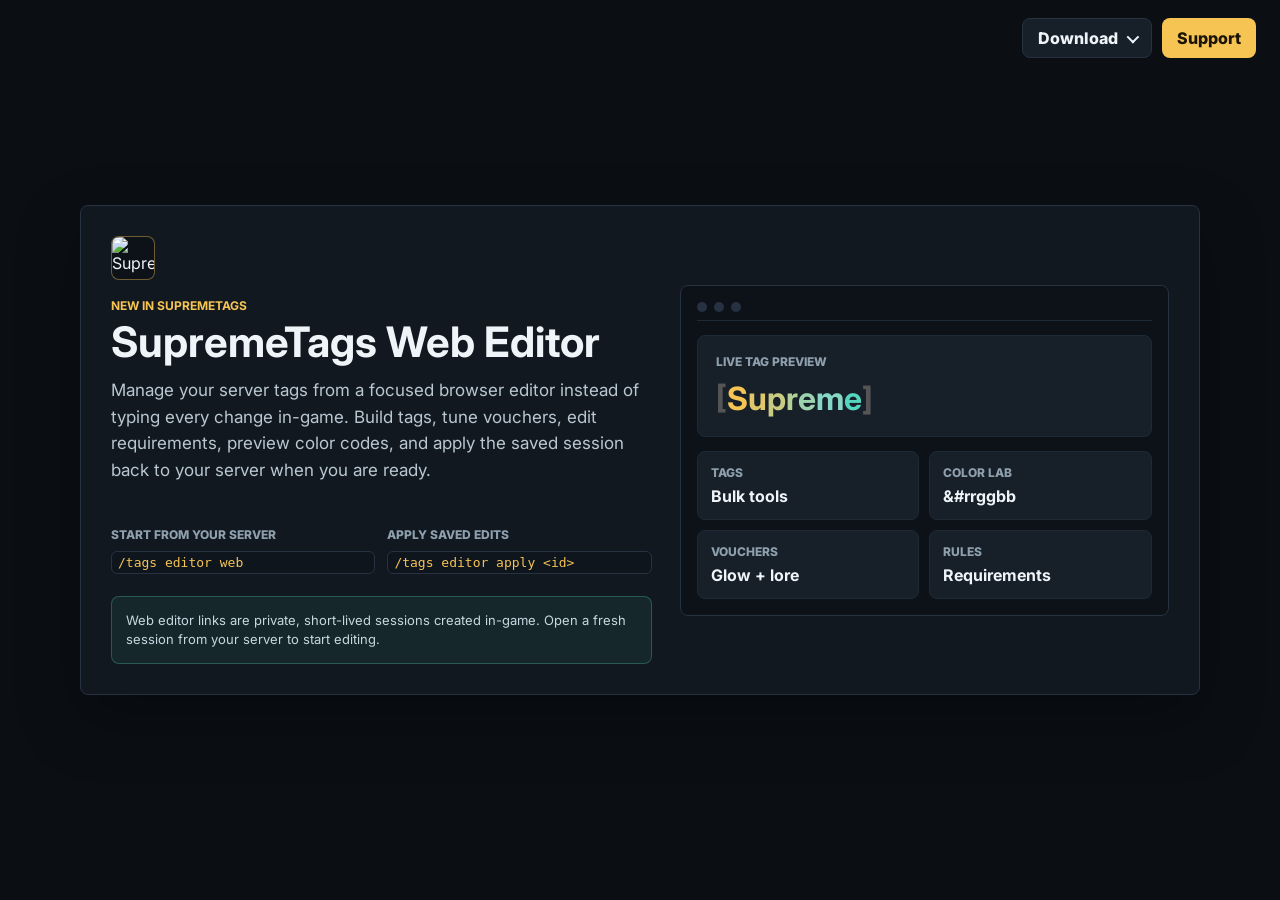
==== commit 7555081a: "Add files via upload" ====
--- a/index.html
+++ b/index.html
@@ -4,6 +4,8 @@
   <meta charset="utf-8">
   <meta name="viewport" content="width=device-width, initial-scale=1">
   <title>SupremeTags Editor</title>
+  <link rel="icon" type="image/jpeg" href="https://www.spigotmc.org/data/resource_icons/103/103140.jpg?1762194127">
+  <link rel="apple-touch-icon" href="https://www.spigotmc.org/data/resource_icons/103/103140.jpg?1762194127">
   <link rel="preconnect" href="https://fonts.googleapis.com">
   <link rel="preconnect" href="https://fonts.gstatic.com" crossorigin>
   <link href="https://fonts.googleapis.com/css2?family=Inter:wght@400;500;600;700;800&display=swap" rel="stylesheet">
@@ -11,27 +13,63 @@
 </head>
 <body>
   <div class="invalid-session" id="invalidSession">
+    <div class="home-top-actions">
+      <details class="download-menu">
+        <summary>Download</summary>
+        <div class="download-options">
+          <a href="https://www.spigotmc.org/resources/supremetags.103140/" target="_blank" rel="noreferrer">Spigot</a>
+          <a href="https://modrinth.com/plugin/supremetags" target="_blank" rel="noreferrer">Modrinth</a>
+          <a href="https://hangar.papermc.io/ScapeHelp/SupremeTags/versions" target="_blank" rel="noreferrer">Hangar</a>
+        </div>
+      </details>
+      <a class="support-button" href="https://discord.gg/PHpuzZS" target="_blank" rel="noreferrer">Support</a>
+    </div>
+
     <div class="invalid-panel">
-      <div class="brand-mark">ST</div>
-      <p class="eyebrow">SupremeTags Web Editor</p>
-      <h1>Invalid or missing editor session</h1>
-      <p>This editor is opened from a short-lived SupremeTags server session. Start a session in-game, then use the generated editor link.</p>
-
-      <div class="help-commands">
-        <span>Start a web session</span>
-        <code>/tags editor web</code>
-        <span>Apply your saved edits</span>
-        <code>/tags editor apply &lt;id&gt;</code>
-      </div>
-
-      <p class="small-note">If you already have a session link, check that it looks like <code>/#/session/&lt;id&gt;?api=...&amp;token=...</code> and that the session has not expired.</p>
+      <section class="home-copy">
+        <div class="brand-mark"><img src="https://www.spigotmc.org/data/resource_icons/103/103140.jpg?1762194127" alt="SupremeTags logo"></div>
+        <p class="eyebrow">New in SupremeTags</p>
+        <h1>SupremeTags Web Editor</h1>
+        <p class="home-lede">Manage your server tags from a focused browser editor instead of typing every change in-game. Build tags, tune vouchers, edit requirements, preview color codes, and apply the saved session back to your server when you are ready.</p>
+
+        <div class="home-actions">
+          <div>
+            <span>Start from your server</span>
+            <code>/tags editor web</code>
+          </div>
+          <div>
+            <span>Apply saved edits</span>
+            <code>/tags editor apply &lt;id&gt;</code>
+          </div>
+        </div>
+
+        <div class="session-notice" id="sessionNotice">
+          Web editor links are private, short-lived sessions created in-game. Open a fresh session from your server to start editing.
+        </div>
+      </section>
+
+      <section class="home-preview" aria-label="Editor feature preview">
+        <div class="preview-window">
+          <div class="preview-window-bar"><span></span><span></span><span></span></div>
+          <div class="preview-tag-card">
+            <small>Live tag preview</small>
+            <strong><span style="color:#555555">[</span><span style="color:#f6c453">S</span><span style="color:#e0c86a">u</span><span style="color:#c9cc80">p</span><span style="color:#b3d097">r</span><span style="color:#9cd3ad">e</span><span style="color:#86d7c4">m</span><span style="color:#55d6be">e</span><span style="color:#555555">]</span></strong>
+          </div>
+          <div class="preview-grid">
+            <div><span>Tags</span><b>Bulk tools</b></div>
+            <div><span>Color Lab</span><b>&amp;#rrggbb</b></div>
+            <div><span>Vouchers</span><b>Glow + lore</b></div>
+            <div><span>Rules</span><b>Requirements</b></div>
+          </div>
+        </div>
+      </section>
     </div>
   </div>
 
   <div class="app-shell">
     <aside class="sidebar">
       <div class="brand">
-        <div class="brand-mark">ST</div>
+        <div class="brand-mark"><img src="https://www.spigotmc.org/data/resource_icons/103/103140.jpg?1762194127" alt="SupremeTags logo"></div>
         <div>
           <strong>SupremeTags</strong>
           <span>Web Editor</span>
@@ -44,21 +82,9 @@
           <span>Tags</span>
           <b id="tagCount">0</b>
         </button>
-        <button class="nav-item" data-view="bulk">
-          <span data-icon="layers"></span>
-          <span>Bulk Edit</span>
-        </button>
         <button class="nav-item" data-view="colors">
           <span data-icon="palette"></span>
           <span>Color Lab</span>
-        </button>
-        <button class="nav-item" data-view="commands">
-          <span data-icon="terminal"></span>
-          <span>Commands</span>
-        </button>
-        <button class="nav-item" data-view="sessions">
-          <span data-icon="cloud"></span>
-          <span>Session</span>
         </button>
         <button class="nav-item" data-view="plugin">
           <span data-icon="info"></span>
@@ -108,7 +134,37 @@
             <span data-icon="plus"></span>
             New Tag
           </button>
-        </div>
+          <button class="secondary-button" id="toggleBulkButton" type="button">
+            <span data-icon="wand"></span>
+            Bulk Tools
+          </button>
+        </div>
+
+        <section class="bulk-panel" id="bulkPanel" aria-label="Bulk tag tools">
+          <div class="bulk-head">
+            <div>
+              <strong>Bulk tools</strong>
+              <span id="bulkSummary">No tags matched</span>
+            </div>
+            <button class="icon-button" id="closeBulkButton" type="button" title="Close bulk tools">×</button>
+          </div>
+          <div class="bulk-grid">
+            <label>Match category<select id="bulkMatchCategory"></select></label>
+            <label>Match rarity<select id="bulkMatchRarity"></select></label>
+            <label>Text contains<input id="bulkMatchText" placeholder="identifier, permission, display text"></label>
+            <label>Set category<select id="bulkSetCategory"></select></label>
+            <label>Set rarity<select id="bulkSetRarity"></select></label>
+            <label>Permission prefix<input id="bulkPermission" placeholder="supremetags.tag."></label>
+            <label>Add group<input id="bulkAddGroup" placeholder="vip"></label>
+            <label>Remove group<input id="bulkRemoveGroup" placeholder="default"></label>
+            <label>Set cost<input id="bulkSetCost" type="number" min="0" step="0.01" placeholder="unchanged"></label>
+            <label>Economy<select id="bulkEconomyState"><option value="">No change</option><option value="true">Enabled</option><option value="false">Disabled</option></select></label>
+          </div>
+          <div class="bulk-actions-row">
+            <div id="bulkMatches"></div>
+            <button class="primary-button" id="applyBulkButton" type="button"><span data-icon="wand"></span>Apply to matches</button>
+          </div>
+        </section>
 
         <div class="editor-grid">
           <section class="tag-list-panel">
@@ -147,6 +203,10 @@
               <label class="switch-row">Economy enabled<input id="fieldEconomyEnabled" type="checkbox"><span></span></label>
               <label class="full-span">Tag frames<textarea id="fieldTagFrames" rows="4"></textarea></label>
               <label class="full-span">Description<textarea id="fieldDescription" rows="4"></textarea></label>
+              <label class="full-span">Permission groups<textarea id="fieldGroups" rows="3" placeholder="vip&#10;mvp"></textarea></label>
+              <label class="full-span">Potion effects<textarea id="fieldEffects" rows="3" placeholder="SPEED:1&#10;JUMP:2"></textarea></label>
+              <label class="full-span">Abilities<textarea id="fieldAbilities" rows="3" placeholder="fly&#10;double_jump"></textarea></label>
+              <label class="full-span">Custom placeholders<textarea id="fieldCustomPlaceholders" rows="4" placeholder="nopermission=&amp;cYou do not have permission.&#10;wheretofind=&amp;eAvailable in crates."></textarea></label>
             </form>
 
             <form class="form-grid tab-panel" id="tab-display">
@@ -194,75 +254,54 @@
         </div>
       </section>
 
-      <section class="view" id="view-bulk">
-        <div class="bulk-layout">
-          <section>
-            <h2>Bulk edit</h2>
-            <p>Apply controlled changes to matching tags before saving the session.</p>
-            <div class="bulk-controls">
-              <label>Match category<select id="bulkCategory"></select></label>
-              <label>Set rarity<select id="bulkRarity"></select></label>
-              <label>Set permission prefix<input id="bulkPermission" placeholder="supremetags.tag."></label>
-              <button class="primary-button" id="applyBulkButton"><span data-icon="wand"></span>Apply to matches</button>
-            </div>
-          </section>
-          <section class="bulk-preview">
-            <h3>Matched tags</h3>
-            <div id="bulkMatches"></div>
-          </section>
-        </div>
-      </section>
-
       <section class="view" id="view-colors">
         <div class="color-lab">
           <section>
-            <h2>Color generator</h2>
-            <p>Create legacy color, hex color, or MiniMessage output from the same text.</p>
-            <label>Text<input id="colorText" value="[Supreme]"></label>
+            <h2>Color Lab</h2>
+            <p>Write normal Minecraft color codes, preview them live, then generate gradients without losing formatting.</p>
+            <label>Text<textarea id="colorText" rows="5">&amp;8[&amp;lSupreme&amp;8]</textarea></label>
+            <div class="format-tools" aria-label="Formatting shortcuts">
+              <button type="button" data-format-code="&amp;l"><b>B</b></button>
+              <button type="button" data-format-code="&amp;o"><i>I</i></button>
+              <button type="button" data-format-code="&amp;n"><u>U</u></button>
+              <button type="button" data-format-code="&amp;m"><s>S</s></button>
+              <button type="button" data-format-code="&amp;r">Reset</button>
+            </div>
             <div class="color-row">
               <label>Start<input id="colorStart" type="color" value="#f6c453"></label>
               <label>End<input id="colorEnd" type="color" value="#55d6be"></label>
-              <label>Format<select id="colorFormat"><option value="legacy">Minecraft hex</option><option value="minimessage">MiniMessage gradient</option><option value="classic">Nearest legacy</option></select></label>
-            </div>
-            <button class="primary-button" id="generateColorButton"><span data-icon="sparkles"></span>Generate</button>
+              <label>Color step<input id="colorStep" type="number" min="1" max="32" value="1"></label>
+              <label class="switch-row">Trim spaces<input id="colorTrimSpaces" type="checkbox" checked><span></span></label>
+            </div>
+            <div class="color-row">
+              <label>Output format<select id="colorFormat">
+                <option value="legacy">Minecraft hex (&amp;#rrggbb)</option>
+                <option value="ampx">Legacy hex (&amp;x&amp;r&amp;r&amp;g&amp;g&amp;b&amp;b)</option>
+                <option value="sectionx">Section hex (§x§r§r§g§g§b§b)</option>
+                <option value="minimessage">MiniMessage gradient</option>
+                <option value="minimessage-single">MiniMessage hex (&lt;#rrggbb&gt;)</option>
+                <option value="classic">Nearest legacy (&amp;a)</option>
+              </select></label>
+              <label>Prefix / suffix<input id="colorWrapper" placeholder="/nick $t"></label>
+            </div>
+            <div class="command-actions">
+              <button class="secondary-button" id="swapColorsButton" type="button"><span data-icon="swap"></span>Swap</button>
+              <button class="secondary-button" id="reverseTextButton" type="button"><span data-icon="reverse"></span>Reverse</button>
+              <button class="primary-button" id="applyColorToTagButton" type="button"><span data-icon="tag"></span>Use on selected tag</button>
+            </div>
           </section>
           <section class="output-panel">
             <div class="preview-box tall">
-              <span>Preview</span>
+              <span>Typed code preview</span>
+              <strong id="typedColorPreview"></strong>
+            </div>
+            <div class="preview-box tall">
+              <span>Generated preview</span>
               <strong id="colorPreview"></strong>
             </div>
             <label>Output<textarea id="colorOutput" rows="6" readonly></textarea></label>
             <button class="secondary-button" id="copyColorButton"><span data-icon="copy"></span>Copy</button>
           </section>
-        </div>
-      </section>
-
-      <section class="view" id="view-commands">
-        <div class="command-layout">
-          <section>
-            <h2>Command generator</h2>
-            <p>Generate quick admin commands for simple tag changes. Use session apply for variants, requirements, vouchers, and bulk structured edits.</p>
-            <label>Command target<select id="commandTarget"></select></label>
-            <div class="command-actions">
-              <button class="primary-button" id="generateCommandsButton"><span data-icon="terminal"></span>Generate</button>
-              <button class="secondary-button" id="copyCommandsButton"><span data-icon="copy"></span>Copy</button>
-            </div>
-          </section>
-          <section class="output-panel">
-            <label>Commands<textarea id="commandOutput" rows="16" readonly></textarea></label>
-          </section>
-        </div>
-      </section>
-
-      <section class="view" id="view-sessions">
-        <div class="session-layout">
-          <h2>Session workflow</h2>
-          <div class="steps">
-            <div><b>1</b><strong>Create</strong><span>Plugin uploads editable JSON to the session API.</span></div>
-            <div><b>2</b><strong>Edit</strong><span>This site updates the session draft in Cloudflare storage.</span></div>
-            <div><b>3</b><strong>Apply</strong><span>Plugin fetches the draft, validates it, and saves locally.</span></div>
-          </div>
-          <label>Apply payload preview<textarea id="payloadOutput" rows="14" readonly></textarea></label>
         </div>
       </section>
 
--- a/styles.css
+++ b/styles.css
@@ -76,9 +76,14 @@
   height: 44px;
   border: 1px solid rgba(246, 196, 83, .42);
   border-radius: 8px;
-  background: linear-gradient(135deg, rgba(246, 196, 83, .18), rgba(85, 214, 190, .12));
-  color: var(--gold);
-  font-weight: 800;
+  background: #0d1218;
+  overflow: hidden;
+}
+
+.brand-mark img {
+  width: 100%;
+  height: 100%;
+  object-fit: cover;
 }
 
 .brand strong,
@@ -349,6 +354,7 @@
 
 .tag-list-panel,
 .details-panel,
+.bulk-panel,
 .bulk-layout > section,
 .bulk-preview,
 .color-lab > section,
@@ -361,6 +367,56 @@
   border-radius: 8px;
   background: var(--panel);
   box-shadow: var(--shadow);
+}
+
+.bulk-panel {
+  display: none;
+  margin-bottom: 16px;
+  padding: 16px;
+}
+
+.bulk-panel.active {
+  display: block;
+}
+
+.bulk-head,
+.bulk-actions-row,
+.mini-card-head {
+  display: flex;
+  align-items: center;
+  justify-content: space-between;
+  gap: 12px;
+}
+
+.bulk-head {
+  margin-bottom: 14px;
+}
+
+.bulk-head strong,
+.mini-card-head strong {
+  display: block;
+}
+
+.bulk-head span {
+  display: block;
+  margin-top: 3px;
+  color: var(--muted);
+  font-size: 12px;
+}
+
+.bulk-grid {
+  display: grid;
+  grid-template-columns: repeat(5, minmax(0, 1fr));
+  gap: 12px;
+}
+
+.bulk-actions-row {
+  align-items: end;
+  margin-top: 14px;
+}
+
+.bulk-actions-row .primary-button {
+  flex: 0 0 auto;
 }
 
 .tag-list-panel {
@@ -575,6 +631,21 @@
   margin-top: 12px;
 }
 
+.mini-card {
+  display: grid;
+  gap: 12px;
+  padding: 14px;
+  border: 1px solid var(--line-soft);
+  border-radius: 8px;
+  background: var(--panel-2);
+}
+
+.mini-card-grid {
+  display: grid;
+  grid-template-columns: repeat(3, minmax(0, 1fr));
+  gap: 12px;
+}
+
 .mini-row {
   display: grid;
   grid-template-columns: minmax(0, 1.1fr) minmax(0, 1.4fr) minmax(0, 1.2fr) auto;
@@ -593,6 +664,16 @@
   background: rgba(255, 102, 122, .16);
   color: var(--red);
   cursor: pointer;
+}
+
+.danger-button {
+  width: 34px;
+  height: 34px;
+  border-radius: 8px;
+  background: rgba(255, 102, 122, .16);
+  color: var(--red);
+  cursor: pointer;
+  font-size: 20px;
 }
 
 .requirement-head {
@@ -754,6 +835,24 @@
   margin-top: 14px;
 }
 
+.format-tools {
+  display: flex;
+  flex-wrap: wrap;
+  gap: 8px;
+  margin: 12px 0 4px;
+}
+
+.format-tools button {
+  min-width: 40px;
+  height: 34px;
+  padding: 0 10px;
+  border: 1px solid var(--line);
+  border-radius: 8px;
+  background: var(--panel-2);
+  color: var(--text);
+  cursor: pointer;
+}
+
 .color-row {
   align-items: end;
   margin: 4px 0 16px;
@@ -807,31 +906,147 @@
 }
 
 .invalid-session {
+  position: relative;
   display: none;
   min-height: 100vh;
   padding: 24px;
   place-items: center;
-  background:
-    radial-gradient(circle at 20% 20%, rgba(246, 196, 83, .08), transparent 34%),
-    radial-gradient(circle at 80% 30%, rgba(85, 214, 190, .07), transparent 30%),
-    var(--bg);
-}
-
-.invalid-panel {
-  width: min(100%, 680px);
-  padding: 28px;
+  background: var(--bg);
+}
+
+.home-top-actions {
+  position: absolute;
+  top: 18px;
+  right: 24px;
+  z-index: 2;
+  display: flex;
+  align-items: flex-start;
+  gap: 10px;
+}
+
+.download-menu {
+  position: relative;
+}
+
+.download-menu summary,
+.support-button {
+  display: inline-flex;
+  align-items: center;
+  justify-content: center;
+  min-height: 40px;
+  padding: 0 15px;
+  border-radius: 8px;
+  font-weight: 800;
+  text-decoration: none;
+  cursor: pointer;
+}
+
+.download-menu summary {
+  list-style: none;
+  border: 1px solid var(--line);
+  background: var(--panel-2);
+  color: var(--text);
+}
+
+.download-menu summary::-webkit-details-marker {
+  display: none;
+}
+
+.download-menu summary::after {
+  content: "";
+  width: 7px;
+  height: 7px;
+  margin-left: 9px;
+  border-right: 2px solid currentColor;
+  border-bottom: 2px solid currentColor;
+  transform: rotate(45deg) translateY(-2px);
+}
+
+.download-menu[open] summary::after {
+  transform: rotate(225deg) translateY(-1px);
+}
+
+.support-button {
+  background: var(--gold);
+  color: #1b1404;
+}
+
+.download-options {
+  position: absolute;
+  top: calc(100% + 8px);
+  right: 0;
+  display: grid;
+  min-width: 180px;
+  padding: 7px;
   border: 1px solid var(--line);
   border-radius: 8px;
   background: var(--panel);
   box-shadow: var(--shadow);
 }
 
+.download-options a {
+  padding: 10px 11px;
+  border-radius: 7px;
+  color: var(--text);
+  font-weight: 700;
+  text-decoration: none;
+}
+
+.download-options a:hover {
+  background: var(--panel-2);
+}
+
+.invalid-panel {
+  display: grid;
+  grid-template-columns: minmax(0, 1.05fr) minmax(300px, .95fr);
+  gap: 28px;
+  width: min(100%, 1120px);
+  padding: 30px;
+  border: 1px solid var(--line);
+  border-radius: 8px;
+  background: var(--panel);
+  box-shadow: var(--shadow);
+}
+
 .invalid-panel .brand-mark {
   margin-bottom: 18px;
 }
 
 .invalid-panel h1 {
   margin-bottom: 12px;
+  font-size: 42px;
+}
+
+.home-copy {
+  display: grid;
+  align-content: center;
+}
+
+.home-lede {
+  max-width: 660px;
+  margin-bottom: 22px;
+  color: #b8c7d1;
+  font-size: 17px;
+  line-height: 1.55;
+}
+
+.home-actions {
+  display: grid;
+  grid-template-columns: repeat(2, minmax(0, 1fr));
+  gap: 12px;
+  margin: 22px 0;
+}
+
+.home-actions div {
+  display: grid;
+  gap: 9px;
+}
+
+.home-actions span {
+  color: var(--muted);
+  font-size: 12px;
+  font-weight: 800;
+  text-transform: uppercase;
 }
 
 .help-commands {
@@ -865,6 +1080,87 @@
 .small-note {
   margin-bottom: 0;
   font-size: 13px;
+}
+
+.session-notice {
+  padding: 14px;
+  border: 1px solid rgba(85, 214, 190, .28);
+  border-radius: 8px;
+  background: rgba(85, 214, 190, .08);
+  color: #c8d7df;
+  font-size: 13px;
+  line-height: 1.45;
+}
+
+.session-notice.warning {
+  border-color: rgba(255, 102, 122, .36);
+  background: rgba(255, 102, 122, .09);
+}
+
+.home-preview {
+  display: grid;
+  align-content: center;
+  min-width: 0;
+}
+
+.preview-window {
+  display: grid;
+  gap: 14px;
+  padding: 16px;
+  border: 1px solid var(--line);
+  border-radius: 8px;
+  background: #0d1218;
+}
+
+.preview-window-bar {
+  display: flex;
+  gap: 7px;
+  padding-bottom: 8px;
+  border-bottom: 1px solid var(--line-soft);
+}
+
+.preview-window-bar span {
+  width: 10px;
+  height: 10px;
+  border-radius: 50%;
+  background: var(--line);
+}
+
+.preview-tag-card {
+  display: grid;
+  gap: 10px;
+  padding: 18px;
+  border: 1px solid var(--line-soft);
+  border-radius: 8px;
+  background: var(--panel-2);
+}
+
+.preview-tag-card small,
+.preview-grid span {
+  color: var(--muted);
+  font-size: 12px;
+  font-weight: 800;
+  text-transform: uppercase;
+}
+
+.preview-tag-card strong {
+  font-size: 32px;
+  overflow-wrap: anywhere;
+}
+
+.preview-grid {
+  display: grid;
+  grid-template-columns: repeat(2, minmax(0, 1fr));
+  gap: 10px;
+}
+
+.preview-grid div {
+  display: grid;
+  gap: 6px;
+  padding: 13px;
+  border: 1px solid var(--line-soft);
+  border-radius: 8px;
+  background: var(--panel-2);
 }
 
 .modal-backdrop {
@@ -962,6 +1258,7 @@
   }
 
   .editor-grid,
+  .bulk-grid,
   .bulk-layout,
   .color-lab,
   .command-layout,
@@ -1016,12 +1313,42 @@
 
   .form-grid,
   .bulk-controls,
+  .bulk-grid,
+  .mini-card-grid,
+  .invalid-panel,
+  .home-actions,
+  .preview-grid,
   .steps,
   .version-grid,
   .mini-row {
     grid-template-columns: 1fr;
   }
 
+  .invalid-panel {
+    padding: 22px;
+  }
+
+  .invalid-panel h1 {
+    font-size: 34px;
+  }
+
+  .home-top-actions {
+    position: static;
+    justify-content: flex-end;
+    width: 100%;
+    margin-bottom: 14px;
+  }
+
+  .download-options {
+    right: auto;
+    left: 0;
+  }
+
+  .bulk-actions-row {
+    align-items: stretch;
+    flex-direction: column;
+  }
+
   .tag-list {
     max-height: 360px;
   }
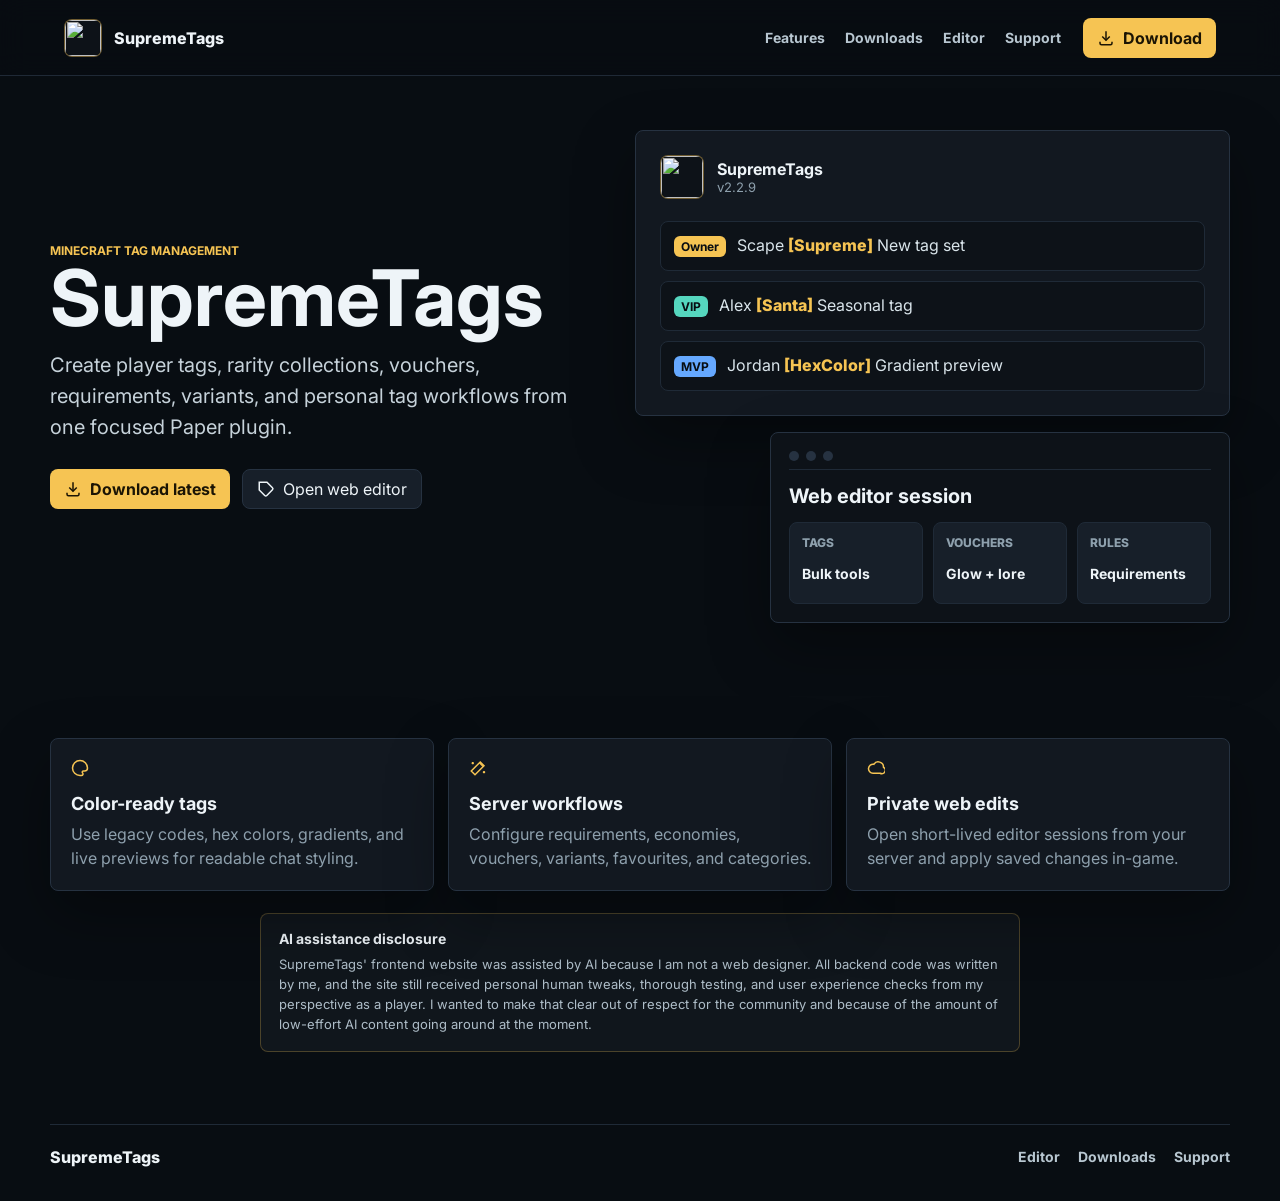
==== commit 9764f320: "Add files via upload" ====
--- a/index.html
+++ b/index.html
@@ -3,7 +3,7 @@
 <head>
   <meta charset="utf-8">
   <meta name="viewport" content="width=device-width, initial-scale=1">
-  <title>SupremeTags Editor</title>
+  <title>SupremeTags</title>
   <link rel="icon" type="image/jpeg" href="https://www.spigotmc.org/data/resource_icons/103/103140.jpg?1762194127">
   <link rel="apple-touch-icon" href="https://www.spigotmc.org/data/resource_icons/103/103140.jpg?1762194127">
   <link rel="preconnect" href="https://fonts.googleapis.com">
@@ -11,362 +11,105 @@
   <link href="https://fonts.googleapis.com/css2?family=Inter:wght@400;500;600;700;800&display=swap" rel="stylesheet">
   <link rel="stylesheet" href="styles.css">
 </head>
-<body>
-  <div class="invalid-session" id="invalidSession">
-    <div class="home-top-actions">
-      <details class="download-menu">
-        <summary>Download</summary>
-        <div class="download-options">
-          <a href="https://www.spigotmc.org/resources/supremetags.103140/" target="_blank" rel="noreferrer">Spigot</a>
-          <a href="https://modrinth.com/plugin/supremetags" target="_blank" rel="noreferrer">Modrinth</a>
-          <a href="https://hangar.papermc.io/ScapeHelp/SupremeTags/versions" target="_blank" rel="noreferrer">Hangar</a>
-        </div>
-      </details>
-      <a class="support-button" href="https://discord.gg/PHpuzZS" target="_blank" rel="noreferrer">Support</a>
-    </div>
+<body class="marketing-page">
+  <header class="site-header">
+    <a class="site-brand" href="/" aria-label="SupremeTags home">
+      <span class="brand-mark"><img src="https://www.spigotmc.org/data/resource_icons/103/103140.jpg?1762194127" alt=""></span>
+      <span>SupremeTags</span>
+    </a>
+    <nav class="site-nav" aria-label="Primary navigation">
+      <a href="#features">Features</a>
+      <a href="/downloads/">Downloads</a>
+      <a href="/editor/">Editor</a>
+      <a href="https://discord.gg/PHpuzZS" target="_blank" rel="noreferrer">Support</a>
+    </nav>
+    <a class="primary-button site-download-button" href="/downloads/">
+      <span data-icon="download"></span>
+      Download
+    </a>
+  </header>
 
-    <div class="invalid-panel">
-      <section class="home-copy">
-        <div class="brand-mark"><img src="https://www.spigotmc.org/data/resource_icons/103/103140.jpg?1762194127" alt="SupremeTags logo"></div>
-        <p class="eyebrow">New in SupremeTags</p>
-        <h1>SupremeTags Web Editor</h1>
-        <p class="home-lede">Manage your server tags from a focused browser editor instead of typing every change in-game. Build tags, tune vouchers, edit requirements, preview color codes, and apply the saved session back to your server when you are ready.</p>
-
-        <div class="home-actions">
-          <div>
-            <span>Start from your server</span>
-            <code>/tags editor web</code>
-          </div>
-          <div>
-            <span>Apply saved edits</span>
-            <code>/tags editor apply &lt;id&gt;</code>
-          </div>
-        </div>
-
-        <div class="session-notice" id="sessionNotice">
-          Web editor links are private, short-lived sessions created in-game. Open a fresh session from your server to start editing.
-        </div>
-      </section>
-
-      <section class="home-preview" aria-label="Editor feature preview">
-        <div class="preview-window">
-          <div class="preview-window-bar"><span></span><span></span><span></span></div>
-          <div class="preview-tag-card">
-            <small>Live tag preview</small>
-            <strong><span style="color:#555555">[</span><span style="color:#f6c453">S</span><span style="color:#e0c86a">u</span><span style="color:#c9cc80">p</span><span style="color:#b3d097">r</span><span style="color:#9cd3ad">e</span><span style="color:#86d7c4">m</span><span style="color:#55d6be">e</span><span style="color:#555555">]</span></strong>
-          </div>
-          <div class="preview-grid">
-            <div><span>Tags</span><b>Bulk tools</b></div>
-            <div><span>Color Lab</span><b>&amp;#rrggbb</b></div>
-            <div><span>Vouchers</span><b>Glow + lore</b></div>
-            <div><span>Rules</span><b>Requirements</b></div>
-          </div>
-        </div>
-      </section>
-    </div>
-  </div>
-
-  <div class="app-shell">
-    <aside class="sidebar">
-      <div class="brand">
-        <div class="brand-mark"><img src="https://www.spigotmc.org/data/resource_icons/103/103140.jpg?1762194127" alt="SupremeTags logo"></div>
-        <div>
-          <strong>SupremeTags</strong>
-          <span>Web Editor</span>
+  <main>
+    <section class="hero-section">
+      <div class="hero-copy">
+        <p class="eyebrow">Minecraft tag management</p>
+        <h1>SupremeTags</h1>
+        <p class="hero-lede">Create player tags, rarity collections, vouchers, requirements, variants, and personal tag workflows from one focused Paper plugin.</p>
+        <div class="hero-actions">
+          <a class="primary-button" href="/downloads/"><span data-icon="download"></span>Download latest</a>
+          <a class="secondary-button" href="/editor/"><span data-icon="tag"></span>Open web editor</a>
         </div>
       </div>
 
-      <nav class="nav-list" aria-label="Editor navigation">
-        <button class="nav-item active" data-view="tags">
-          <span data-icon="tag"></span>
-          <span>Tags</span>
-          <b id="tagCount">0</b>
-        </button>
-        <button class="nav-item" data-view="colors">
-          <span data-icon="palette"></span>
-          <span>Color Lab</span>
-        </button>
-        <button class="nav-item" data-view="plugin">
-          <span data-icon="info"></span>
-          <span>Plugin Info</span>
-        </button>
-      </nav>
-
-      <div class="session-card">
-        <span class="status-dot" id="sidebarStatusDot"></span>
-        <div>
-          <strong id="sidebarPluginTitle">SupremeTags</strong>
-          <span id="sidebarPluginVersion">v2.2.9 · up to date</span>
+      <div class="hero-product" aria-label="SupremeTags preview">
+        <div class="plugin-card">
+          <div class="plugin-card-head">
+            <span class="brand-mark"><img src="https://www.spigotmc.org/data/resource_icons/103/103140.jpg?1762194127" alt=""></span>
+            <div>
+              <strong>SupremeTags</strong>
+              <span data-release-version-label="stable">v2.2.9</span>
+            </div>
+          </div>
+          <div class="chat-lines">
+            <p><b class="rank owner">Owner</b> Scape <span>[Supreme]</span> New tag set</p>
+            <p><b class="rank vip">VIP</b> Alex <span>[Santa]</span> Seasonal tag</p>
+            <p><b class="rank mvp">MVP</b> Jordan <span>[HexColor]</span> Gradient preview</p>
+          </div>
         </div>
-      </div>
-    </aside>
-
-    <main class="workspace">
-      <header class="topbar">
-        <div>
-          <p class="eyebrow">Editor session</p>
-          <h1>Tag collection</h1>
-        </div>
-        <div class="topbar-actions">
-          <button class="icon-button" id="undoButton" title="Undo">
-            <span data-icon="undo"></span>
-          </button>
-          <button class="ghost-button" id="importButton">
-            <span data-icon="upload"></span>
-            Import
-          </button>
-          <button class="primary-button" id="applyChangesButton">
-            <span data-icon="download"></span>
-            Apply Changes
-          </button>
-        </div>
-      </header>
-
-      <section class="view active" id="view-tags">
-        <div class="toolbar">
-          <div class="search-field">
-            <span data-icon="search"></span>
-            <input id="searchInput" type="search" placeholder="Search tags, permissions, categories">
-          </div>
-          <select id="categoryFilter" aria-label="Category filter"></select>
-          <select id="rarityFilter" aria-label="Rarity filter"></select>
-          <button class="secondary-button" id="newTagButton">
-            <span data-icon="plus"></span>
-            New Tag
-          </button>
-          <button class="secondary-button" id="toggleBulkButton" type="button">
-            <span data-icon="wand"></span>
-            Bulk Tools
-          </button>
-        </div>
-
-        <section class="bulk-panel" id="bulkPanel" aria-label="Bulk tag tools">
-          <div class="bulk-head">
-            <div>
-              <strong>Bulk tools</strong>
-              <span id="bulkSummary">No tags matched</span>
-            </div>
-            <button class="icon-button" id="closeBulkButton" type="button" title="Close bulk tools">×</button>
-          </div>
-          <div class="bulk-grid">
-            <label>Match category<select id="bulkMatchCategory"></select></label>
-            <label>Match rarity<select id="bulkMatchRarity"></select></label>
-            <label>Text contains<input id="bulkMatchText" placeholder="identifier, permission, display text"></label>
-            <label>Set category<select id="bulkSetCategory"></select></label>
-            <label>Set rarity<select id="bulkSetRarity"></select></label>
-            <label>Permission prefix<input id="bulkPermission" placeholder="supremetags.tag."></label>
-            <label>Add group<input id="bulkAddGroup" placeholder="vip"></label>
-            <label>Remove group<input id="bulkRemoveGroup" placeholder="default"></label>
-            <label>Set cost<input id="bulkSetCost" type="number" min="0" step="0.01" placeholder="unchanged"></label>
-            <label>Economy<select id="bulkEconomyState"><option value="">No change</option><option value="true">Enabled</option><option value="false">Disabled</option></select></label>
-          </div>
-          <div class="bulk-actions-row">
-            <div id="bulkMatches"></div>
-            <button class="primary-button" id="applyBulkButton" type="button"><span data-icon="wand"></span>Apply to matches</button>
-          </div>
-        </section>
-
-        <div class="editor-grid">
-          <section class="tag-list-panel">
-            <div class="panel-title">
-              <strong>Tags</strong>
-              <span id="visibleCount">0 visible</span>
-            </div>
-            <div class="tag-list" id="tagList"></div>
-          </section>
-
-          <section class="details-panel">
-            <div class="details-header">
-              <div>
-                <p class="eyebrow">Selected tag</p>
-                <h2 id="detailTitle">Select a tag</h2>
-              </div>
-              <div class="preview-pill" id="headerPreview"></div>
-            </div>
-
-            <div class="tab-strip" role="tablist">
-              <button class="tab-button active" data-tab="basic">Basic</button>
-              <button class="tab-button" data-tab="display">Display</button>
-              <button class="tab-button" data-tab="voucher">Voucher</button>
-              <button class="tab-button" data-tab="variants">Variants</button>
-              <button class="tab-button" data-tab="requirements">Requirements</button>
-            </div>
-
-            <form class="form-grid tab-panel active" id="tab-basic">
-              <label>Identifier<input id="fieldIdentifier" type="text"></label>
-              <label>Permission<input id="fieldPermission" type="text"></label>
-              <label>Category<select id="fieldCategory"></select></label>
-              <label>Rarity<select id="fieldRarity"></select></label>
-              <label>Order<input id="fieldOrder" type="number" min="0"></label>
-              <label>Cost<input id="fieldCost" type="number" min="0" step="0.01"></label>
-              <label class="switch-row">Withdrawable<input id="fieldWithdrawable" type="checkbox"><span></span></label>
-              <label class="switch-row">Economy enabled<input id="fieldEconomyEnabled" type="checkbox"><span></span></label>
-              <label class="full-span">Tag frames<textarea id="fieldTagFrames" rows="4"></textarea></label>
-              <label class="full-span">Description<textarea id="fieldDescription" rows="4"></textarea></label>
-              <label class="full-span">Permission groups<textarea id="fieldGroups" rows="3" placeholder="vip&#10;mvp"></textarea></label>
-              <label class="full-span">Potion effects<textarea id="fieldEffects" rows="3" placeholder="SPEED:1&#10;JUMP:2"></textarea></label>
-              <label class="full-span">Abilities<textarea id="fieldAbilities" rows="3" placeholder="fly&#10;double_jump"></textarea></label>
-              <label class="full-span">Custom placeholders<textarea id="fieldCustomPlaceholders" rows="4" placeholder="nopermission=&amp;cYou do not have permission.&#10;wheretofind=&amp;eAvailable in crates."></textarea></label>
-            </form>
-
-            <form class="form-grid tab-panel" id="tab-display">
-              <label>Menu display name<input id="fieldDisplayName" type="text"></label>
-              <label>Display item<input id="fieldDisplayItem" type="text"></label>
-              <label>Custom model data<input id="fieldModelData" type="number" min="0"></label>
-              <label>Economy type<input id="fieldEconomyType" type="text"></label>
-              <label class="full-span">Custom economy take command<input id="fieldTakeCommand" type="text"></label>
-              <label class="full-span">Custom economy condition<input id="fieldCondition" type="text"></label>
-              <div class="full-span preview-box">
-                <span>Live chat preview</span>
-                <strong id="chatPreview"></strong>
-              </div>
-            </form>
-
-            <form class="form-grid tab-panel" id="tab-voucher">
-              <label>Voucher material<input id="fieldVoucherMaterial" type="text"></label>
-              <label>Voucher model data<input id="fieldVoucherModelData" type="number" min="0"></label>
-              <label>Voucher display name<input id="fieldVoucherName" type="text"></label>
-              <label class="switch-row">Glow<input id="fieldVoucherGlow" type="checkbox"><span></span></label>
-              <label class="full-span">Voucher lore<textarea id="fieldVoucherLore" rows="5"></textarea></label>
-            </form>
-
-            <div class="tab-panel" id="tab-variants">
-              <div class="table-actions">
-                <strong>Variants</strong>
-                <button class="secondary-button" id="addVariantButton" type="button"><span data-icon="plus"></span>Add</button>
-              </div>
-              <div class="mini-table" id="variantTable"></div>
-            </div>
-
-            <div class="tab-panel" id="tab-requirements">
-              <div class="requirement-head">
-                <label class="switch-row">Enabled<input id="fieldReqEnabled" type="checkbox"><span></span></label>
-                <label>Mode<select id="fieldReqMode"><option value="all">All</option><option value="any">Any</option></select></label>
-                <label class="switch-row">Persist unlock<input id="fieldReqPersist" type="checkbox"><span></span></label>
-              </div>
-              <div class="table-actions">
-                <strong>Requirement rules</strong>
-                <button class="secondary-button" id="addRequirementButton" type="button"><span data-icon="plus"></span>Add</button>
-              </div>
-              <div class="mini-table" id="requirementTable"></div>
-            </div>
-          </section>
-        </div>
-      </section>
-
-      <section class="view" id="view-colors">
-        <div class="color-lab">
-          <section>
-            <h2>Color Lab</h2>
-            <p>Write normal Minecraft color codes, preview them live, then generate gradients without losing formatting.</p>
-            <label>Text<textarea id="colorText" rows="5">&amp;8[&amp;lSupreme&amp;8]</textarea></label>
-            <div class="format-tools" aria-label="Formatting shortcuts">
-              <button type="button" data-format-code="&amp;l"><b>B</b></button>
-              <button type="button" data-format-code="&amp;o"><i>I</i></button>
-              <button type="button" data-format-code="&amp;n"><u>U</u></button>
-              <button type="button" data-format-code="&amp;m"><s>S</s></button>
-              <button type="button" data-format-code="&amp;r">Reset</button>
-            </div>
-            <div class="color-row">
-              <label>Start<input id="colorStart" type="color" value="#f6c453"></label>
-              <label>End<input id="colorEnd" type="color" value="#55d6be"></label>
-              <label>Color step<input id="colorStep" type="number" min="1" max="32" value="1"></label>
-              <label class="switch-row">Trim spaces<input id="colorTrimSpaces" type="checkbox" checked><span></span></label>
-            </div>
-            <div class="color-row">
-              <label>Output format<select id="colorFormat">
-                <option value="legacy">Minecraft hex (&amp;#rrggbb)</option>
-                <option value="ampx">Legacy hex (&amp;x&amp;r&amp;r&amp;g&amp;g&amp;b&amp;b)</option>
-                <option value="sectionx">Section hex (§x§r§r§g§g§b§b)</option>
-                <option value="minimessage">MiniMessage gradient</option>
-                <option value="minimessage-single">MiniMessage hex (&lt;#rrggbb&gt;)</option>
-                <option value="classic">Nearest legacy (&amp;a)</option>
-              </select></label>
-              <label>Prefix / suffix<input id="colorWrapper" placeholder="/nick $t"></label>
-            </div>
-            <div class="command-actions">
-              <button class="secondary-button" id="swapColorsButton" type="button"><span data-icon="swap"></span>Swap</button>
-              <button class="secondary-button" id="reverseTextButton" type="button"><span data-icon="reverse"></span>Reverse</button>
-              <button class="primary-button" id="applyColorToTagButton" type="button"><span data-icon="tag"></span>Use on selected tag</button>
-            </div>
-          </section>
-          <section class="output-panel">
-            <div class="preview-box tall">
-              <span>Typed code preview</span>
-              <strong id="typedColorPreview"></strong>
-            </div>
-            <div class="preview-box tall">
-              <span>Generated preview</span>
-              <strong id="colorPreview"></strong>
-            </div>
-            <label>Output<textarea id="colorOutput" rows="6" readonly></textarea></label>
-            <button class="secondary-button" id="copyColorButton"><span data-icon="copy"></span>Copy</button>
-          </section>
-        </div>
-      </section>
-
-      <section class="view" id="view-plugin">
-        <div class="plugin-layout">
-          <section class="plugin-status-panel">
-            <div class="plugin-status-head">
-              <div>
-                <p class="eyebrow">Server plugin</p>
-                <h2>SupremeTags status</h2>
-              </div>
-              <span class="version-state" id="pluginVersionState">Checking</span>
-            </div>
-
-            <div class="version-grid">
-              <div>
-                <span>Installed version</span>
-                <strong id="installedVersion">2.2.9</strong>
-              </div>
-              <div>
-                <span>Latest Spigot version</span>
-                <strong id="latestVersion">2.2.9</strong>
-              </div>
-              <div>
-                <span>Resource</span>
-                <a href="https://www.spigotmc.org/resources/supremetags.103140/" target="_blank" rel="noreferrer">SpigotMC #103140</a>
-              </div>
-            </div>
-
-            <div class="update-callout" id="updateCallout">
-              <span data-icon="check"></span>
-              <div>
-                <strong>Plugin is up to date</strong>
-                <p>The server-reported version matches the latest known Spigot release.</p>
-              </div>
-            </div>
-          </section>
-
-          <section class="plugin-details-panel">
-            <h3>Runtime details</h3>
-            <div class="info-list">
-              <div><span>Minecraft server</span><strong id="serverVersion">Paper 26.2</strong></div>
-              <div><span>Storage mode</span><strong id="storageMode">File tags</strong></div>
-              <div><span>Tags loaded</span><strong id="pluginTagsLoaded">3</strong></div>
-              <div><span>Categories loaded</span><strong id="pluginCategoriesLoaded">4</strong></div>
-              <div><span>Last checked</span><strong id="versionCheckedAt">Local preview</strong></div>
-            </div>
-          </section>
-        </div>
-      </section>
-
-      <div class="modal-backdrop" id="applyModal" aria-hidden="true">
-        <div class="modal-panel" role="dialog" aria-modal="true" aria-labelledby="applyModalTitle">
-          <h2 id="applyModalTitle">Apply changes in-game</h2>
-          <p id="applyModalText">Run this command on your server to apply the saved editor changes.</p>
-          <code id="applyCommand">/tags editor apply &lt;id&gt;</code>
-          <div class="modal-actions">
-            <button class="secondary-button" id="copyApplyCommand"><span data-icon="copy"></span>Copy</button>
-            <button class="primary-button" id="closeApplyModal">Done</button>
+        <div class="editor-mini">
+          <div class="preview-window-bar"><span></span><span></span><span></span></div>
+          <strong>Web editor session</strong>
+          <div class="mini-stat-grid">
+            <span>Tags <b>Bulk tools</b></span>
+            <span>Vouchers <b>Glow + lore</b></span>
+            <span>Rules <b>Requirements</b></span>
           </div>
         </div>
       </div>
-    </main>
-  </div>
+    </section>
 
-  <script src="app.js"></script>
+    <section class="feature-strip" id="features" aria-label="SupremeTags features">
+      <article>
+        <span data-icon="palette"></span>
+        <h2>Color-ready tags</h2>
+        <p>Use legacy codes, hex colors, gradients, and live previews for readable chat styling.</p>
+      </article>
+      <article>
+        <span data-icon="wand"></span>
+        <h2>Server workflows</h2>
+        <p>Configure requirements, economies, vouchers, variants, favourites, and categories.</p>
+      </article>
+      <article>
+        <span data-icon="cloud"></span>
+        <h2>Private web edits</h2>
+        <p>Open short-lived editor sessions from your server and apply saved changes in-game.</p>
+      </article>
+    </section>
+
+    <section class="ai-disclosure" aria-label="AI assistance disclosure">
+      <strong>AI assistance disclosure</strong>
+      <p>SupremeTags' frontend website was assisted by AI because I am not a web designer. All backend code was written by me, and the site still received personal human tweaks, thorough testing, and user experience checks from my perspective as a player. I wanted to make that clear out of respect for the community and because of the amount of low-effort AI content going around at the moment.</p>
+    </section>
+  </main>
+
+  <footer class="site-footer">
+    <span>SupremeTags</span>
+    <a href="/editor/">Editor</a>
+    <a href="/downloads/">Downloads</a>
+    <a href="https://discord.gg/PHpuzZS" target="_blank" rel="noreferrer">Support</a>
+  </footer>
+  <script>
+    const icons = {
+      tag: '<svg viewBox="0 0 24 24" fill="none" stroke="currentColor"><path d="M20.6 13.1 13.1 20.6a2 2 0 0 1-2.8 0L3 13.3V3h10.3l7.3 7.3a2 2 0 0 1 0 2.8Z"/><path d="M7.5 7.5h.01"/></svg>',
+      palette: '<svg viewBox="0 0 24 24" fill="none" stroke="currentColor"><path d="M12 22a10 10 0 1 1 10-10c0 2.2-1.8 4-4 4h-1.5a1.5 1.5 0 0 0-1.2 2.4l.3.4A2 2 0 0 1 14 22h-2Z"/><path d="M7.5 10.5h.01M10.5 7.5h.01M14.5 7.5h.01M17.5 10.5h.01"/></svg>',
+      download: '<svg viewBox="0 0 24 24" fill="none" stroke="currentColor"><path d="M12 3v12"/><path d="m7 10 5 5 5-5"/><path d="M4 17v2a2 2 0 0 0 2 2h12a2 2 0 0 0 2-2v-2"/></svg>',
+      cloud: '<svg viewBox="0 0 24 24" fill="none" stroke="currentColor"><path d="M17.5 19H8a6 6 0 1 1 1.1-11.9A7 7 0 0 1 22 11a4 4 0 0 1-4.5 8Z"/></svg>',
+      wand: '<svg viewBox="0 0 24 24" fill="none" stroke="currentColor"><path d="m15 4 5 5L8 21l-5-5L15 4Z"/><path d="m14 5 5 5"/><path d="M5 4v3M3.5 5.5h3M20 16v3M18.5 17.5h3"/></svg>'
+    };
+    document.querySelectorAll('[data-icon]').forEach((node) => {
+      node.innerHTML = icons[node.dataset.icon] || '';
+    });
+  </script>
+  <script src="releases.js"></script>
 </body>
 </html>
--- a/styles.css
+++ b/styles.css
@@ -31,6 +31,747 @@
   letter-spacing: 0;
 }
 
+.marketing-page,
+.downloads-page {
+  background: #080d12;
+}
+
+.site-header {
+  position: sticky;
+  top: 0;
+  z-index: 20;
+  display: flex;
+  align-items: center;
+  justify-content: space-between;
+  gap: 22px;
+  min-height: 76px;
+  padding: 16px clamp(18px, 5vw, 64px);
+  border-bottom: 1px solid rgba(38, 50, 65, .78);
+  background: rgba(8, 13, 18, .92);
+  backdrop-filter: blur(14px);
+}
+
+.site-brand,
+.site-nav,
+.site-footer {
+  display: flex;
+  align-items: center;
+}
+
+.site-brand {
+  gap: 12px;
+  color: var(--text);
+  font-weight: 800;
+  text-decoration: none;
+}
+
+.site-brand .brand-mark {
+  width: 38px;
+  height: 38px;
+}
+
+.site-nav {
+  gap: 20px;
+  margin-left: auto;
+}
+
+.site-nav a,
+.site-footer a {
+  color: #b8c7d1;
+  font-size: 14px;
+  font-weight: 700;
+  text-decoration: none;
+}
+
+.site-nav a:hover,
+.site-footer a:hover {
+  color: var(--text);
+}
+
+.site-download-button {
+  flex: 0 0 auto;
+}
+
+.hero-section,
+.feature-strip,
+.downloads-section,
+.site-footer {
+  width: calc(100% - 36px);
+  max-width: 1180px;
+  margin: 0 auto;
+}
+
+.hero-section {
+  position: relative;
+  display: grid;
+  grid-template-columns: minmax(0, .95fr) minmax(360px, 1.05fr);
+  align-items: center;
+  gap: 46px;
+  min-height: 620px;
+  padding: 52px 0 72px;
+  isolation: isolate;
+}
+
+.marketing-page .hero-section::before,
+.marketing-page .hero-section::after {
+  content: "";
+  position: absolute;
+  left: 50%;
+  z-index: -2;
+  width: 100vw;
+  transform: translateX(-50%);
+  pointer-events: none;
+}
+
+.marketing-page .hero-section::before {
+  top: -76px;
+  bottom: 0;
+  background:
+    linear-gradient(90deg, rgba(8, 13, 18, .98) 0%, rgba(8, 13, 18, .86) 38%, rgba(8, 13, 18, .58) 68%, rgba(8, 13, 18, .9) 100%),
+    url("https://assets.badlion.net/blog/minecraft-backgrounds/minecraft-mods-back.webp") center top / cover no-repeat;
+}
+
+.marketing-page .hero-section::after {
+  bottom: 0;
+  height: 220px;
+  z-index: -1;
+  background: linear-gradient(180deg, rgba(8, 13, 18, 0) 0%, #080d12 92%);
+}
+
+.hero-copy h1 {
+  margin-bottom: 16px;
+  font-size: 78px;
+  line-height: .9;
+}
+
+.hero-lede {
+  max-width: 680px;
+  margin-bottom: 26px;
+  color: #c6d2da;
+  font-size: 20px;
+  line-height: 1.55;
+}
+
+.hero-actions {
+  display: flex;
+  flex-wrap: wrap;
+  gap: 12px;
+}
+
+.hero-actions a,
+.site-download-button,
+.latest-release .primary-button {
+  text-decoration: none;
+}
+
+.hero-product {
+  position: relative;
+  display: grid;
+  gap: 16px;
+  min-width: 0;
+}
+
+.hero-copy,
+.plugin-card,
+.chat-lines,
+.chat-lines p,
+.editor-mini {
+  min-width: 0;
+  max-width: 100%;
+}
+
+.hero-section > *,
+.hero-lede {
+  min-width: 0;
+  max-width: 100%;
+  overflow-wrap: anywhere;
+}
+
+.plugin-card,
+.editor-mini,
+.feature-strip article,
+.release-card,
+.release-list {
+  border: 1px solid var(--line);
+  border-radius: 8px;
+  background: var(--panel);
+  box-shadow: var(--shadow);
+}
+
+.plugin-card {
+  display: grid;
+  gap: 22px;
+  padding: 24px;
+  overflow: hidden;
+}
+
+.plugin-card-head {
+  display: flex;
+  align-items: center;
+  gap: 13px;
+}
+
+.plugin-card-head strong,
+.plugin-card-head span {
+  display: block;
+}
+
+.plugin-card-head span {
+  color: var(--muted);
+  font-size: 13px;
+}
+
+.chat-lines {
+  display: grid;
+  gap: 10px;
+}
+
+.chat-lines p {
+  margin: 0;
+  padding: 13px;
+  border: 1px solid var(--line-soft);
+  border-radius: 8px;
+  background: #0d1218;
+  color: #d9e4ea;
+  overflow-wrap: anywhere;
+  word-break: break-word;
+}
+
+.chat-lines span {
+  color: var(--gold);
+  font-weight: 800;
+}
+
+.rank {
+  display: inline-flex;
+  margin-right: 7px;
+  padding: 3px 7px;
+  border-radius: 6px;
+  color: #080d12;
+  font-size: 12px;
+}
+
+.rank.owner {
+  background: var(--gold);
+}
+
+.rank.vip {
+  background: var(--mint);
+}
+
+.rank.mvp {
+  background: var(--blue);
+}
+
+.editor-mini {
+  display: grid;
+  gap: 14px;
+  width: min(92%, 460px);
+  margin-left: auto;
+  padding: 18px;
+  background: #0d1218;
+}
+
+.editor-mini strong {
+  font-size: 20px;
+}
+
+.mini-stat-grid {
+  display: grid;
+  grid-template-columns: repeat(3, minmax(0, 1fr));
+  gap: 10px;
+}
+
+.mini-stat-grid span {
+  display: grid;
+  gap: 6px;
+  min-height: 82px;
+  padding: 12px;
+  border: 1px solid var(--line-soft);
+  border-radius: 8px;
+  background: var(--panel-2);
+  color: var(--muted);
+  font-size: 12px;
+  font-weight: 800;
+  text-transform: uppercase;
+}
+
+.mini-stat-grid b {
+  color: var(--text);
+  font-size: 14px;
+  text-transform: none;
+}
+
+.feature-strip {
+  position: relative;
+  z-index: 1;
+  display: grid;
+  grid-template-columns: repeat(3, minmax(0, 1fr));
+  gap: 14px;
+  padding: 42px 0 22px;
+  background: #080d12;
+}
+
+.feature-strip article {
+  padding: 20px;
+}
+
+.feature-strip [data-icon] {
+  margin-bottom: 16px;
+  color: var(--gold);
+}
+
+.feature-strip h2 {
+  font-size: 18px;
+}
+
+.feature-strip p {
+  margin-bottom: 0;
+  line-height: 1.5;
+}
+
+.ai-disclosure {
+  width: calc(100% - 36px);
+  max-width: 760px;
+  margin: 0 auto 72px;
+  padding: 16px 18px;
+  border: 1px solid rgba(246, 196, 83, .26);
+  border-radius: 8px;
+  background: rgba(18, 24, 32, .84);
+}
+
+.ai-disclosure strong {
+  display: block;
+  margin-bottom: 7px;
+  color: var(--text);
+  font-size: 14px;
+}
+
+.ai-disclosure p {
+  margin-bottom: 0;
+  color: #aebdc8;
+  font-size: 13px;
+  line-height: 1.55;
+}
+
+.downloads-section {
+  padding: 64px 0 76px;
+  border-top: 1px solid var(--line-soft);
+}
+
+.download-hero {
+  padding: 56px max(24px, calc((100vw - 1180px) / 2)) 54px;
+  background:
+    linear-gradient(90deg, rgba(246, 196, 83, .96), rgba(222, 155, 43, .94)),
+    url("https://assets.badlion.net/blog/minecraft-backgrounds/minecraft-mods-back.webp") center / cover no-repeat;
+  color: #160f04;
+}
+
+.download-hero div {
+  max-width: 820px;
+}
+
+.download-hero .eyebrow,
+.download-hero p {
+  color: #2f2108;
+}
+
+.download-hero h1 {
+  margin-bottom: 10px;
+  color: #100b03;
+  font-size: 44px;
+}
+
+.download-hero p {
+  margin-bottom: 0;
+  font-size: 17px;
+  line-height: 1.55;
+}
+
+.download-hero h1,
+.download-hero p,
+.download-alert p,
+.release-intro,
+.download-package h3,
+.download-package p,
+.download-sidebar li {
+  overflow-wrap: anywhere;
+}
+
+.download-page-layout {
+  display: grid;
+  grid-template-columns: minmax(0, 1fr) minmax(290px, 360px);
+  gap: 18px;
+  width: calc(100% - 36px);
+  max-width: 1180px;
+  margin: 0 auto;
+  padding: 16px 0 76px;
+}
+
+.download-main {
+  display: grid;
+  gap: 18px;
+  min-width: 0;
+}
+
+.download-alert {
+  display: grid;
+  grid-template-columns: 22px 1fr;
+  gap: 14px;
+  padding: 18px;
+  border-left: 4px solid var(--gold);
+  border-radius: 4px;
+  background: rgba(104, 36, 17, .74);
+}
+
+.download-alert p {
+  margin: 6px 0 0;
+  color: #f1d8c8;
+  line-height: 1.5;
+}
+
+.download-tabs {
+  display: grid;
+  grid-template-columns: repeat(2, minmax(0, 1fr));
+  min-height: 38px;
+  padding: 4px;
+  border-radius: 4px;
+  background: #12161b;
+}
+
+.download-tabs button {
+  min-height: 30px;
+  border-radius: 3px;
+  background: transparent;
+  color: #aeb9c3;
+  font-weight: 800;
+  cursor: pointer;
+}
+
+.download-tabs button.active {
+  background: #2a2e34;
+  color: var(--text);
+}
+
+.download-tabs button:disabled {
+  color: #59636e;
+  cursor: not-allowed;
+}
+
+.release-intro {
+  margin: 0;
+  color: #c5d0d8;
+  line-height: 1.55;
+}
+
+.release-intro strong {
+  color: var(--text);
+}
+
+.download-section-head {
+  display: flex;
+  align-items: center;
+  justify-content: space-between;
+  gap: 16px;
+  margin-top: 14px;
+}
+
+.download-section-head h2 {
+  margin: 0;
+  font-size: 28px;
+}
+
+.download-section-head a {
+  text-decoration: none;
+}
+
+.download-package {
+  display: grid;
+  grid-template-columns: 22px minmax(0, 1fr) auto;
+  align-items: center;
+  gap: 14px;
+  padding: 20px 14px;
+  border-radius: 8px;
+  background: #050607;
+  box-shadow: var(--shadow);
+}
+
+#releasePackages {
+  display: grid;
+  gap: 14px;
+}
+
+.download-package.coming-soon {
+  border: 1px solid var(--line-soft);
+  background: rgba(5, 6, 7, .58);
+}
+
+.download-package.coming-soon h3,
+.download-package.coming-soon p,
+.download-package.coming-soon .package-version {
+  opacity: .72;
+}
+
+.package-select input {
+  position: absolute;
+  opacity: 0;
+  pointer-events: none;
+}
+
+.package-select span {
+  display: grid;
+  place-items: center;
+  width: 22px;
+  height: 22px;
+  border: 1px solid #3a424c;
+  border-radius: 5px;
+  background: #252a32;
+}
+
+.package-select input:checked + span::before {
+  content: "";
+  width: 10px;
+  height: 6px;
+  border-left: 2px solid var(--gold);
+  border-bottom: 2px solid var(--gold);
+  transform: rotate(-45deg) translateY(-1px);
+}
+
+.download-package h3 {
+  margin-bottom: 8px;
+  color: var(--blue);
+  font-size: 18px;
+}
+
+.download-package small {
+  margin-left: 6px;
+  padding: 3px 7px;
+  border-radius: 999px;
+  background: rgba(246, 196, 83, .18);
+  color: var(--gold);
+  font-size: 10px;
+  font-weight: 800;
+  text-transform: uppercase;
+}
+
+.download-package p {
+  margin-bottom: 10px;
+  color: #c7d1d9;
+  line-height: 1.45;
+}
+
+.package-version {
+  color: var(--muted);
+  font-size: 13px;
+}
+
+.download-icon-button {
+  display: grid;
+  place-items: center;
+  width: 70px;
+  height: 42px;
+  border-radius: 6px;
+  background: var(--gold);
+  color: #1b1404;
+}
+
+.download-icon-button.disabled {
+  background: #2a2e34;
+  color: #687481;
+  cursor: not-allowed;
+}
+
+.download-details {
+  margin-top: 28px;
+}
+
+.details-grid {
+  display: grid;
+  grid-template-columns: repeat(3, minmax(0, 1fr));
+  gap: 14px;
+  margin-top: 12px;
+}
+
+.details-grid div {
+  display: grid;
+  gap: 7px;
+  padding: 16px;
+  border: 1px solid var(--line-soft);
+  border-radius: 8px;
+  background: var(--panel);
+}
+
+.details-grid span {
+  color: var(--muted);
+  line-height: 1.45;
+}
+
+.download-sidebar {
+  display: grid;
+  align-content: start;
+  gap: 14px;
+  min-width: 0;
+}
+
+.download-sidebar section {
+  padding: 18px;
+  border-left: 4px solid var(--gold);
+  background: #24282e;
+}
+
+.download-sidebar h2 {
+  font-size: 16px;
+}
+
+.download-sidebar ul {
+  display: grid;
+  gap: 16px;
+  margin: 0;
+  padding: 0;
+  list-style: none;
+}
+
+.download-sidebar li {
+  display: grid;
+  gap: 5px;
+  line-height: 1.5;
+}
+
+.download-sidebar strong {
+  color: var(--text);
+}
+
+.download-sidebar span {
+  color: #c4ced6;
+}
+
+.section-heading {
+  max-width: 720px;
+  margin-bottom: 24px;
+}
+
+.section-heading h2 {
+  font-size: 34px;
+}
+
+.section-heading p {
+  line-height: 1.55;
+}
+
+.download-layout {
+  display: grid;
+  grid-template-columns: minmax(0, 1fr) minmax(320px, 420px);
+  gap: 18px;
+}
+
+.release-card {
+  padding: 24px;
+}
+
+.release-badge {
+  display: inline-flex;
+  margin-bottom: 14px;
+  padding: 7px 10px;
+  border: 1px solid rgba(85, 214, 190, .4);
+  border-radius: 999px;
+  background: rgba(85, 214, 190, .11);
+  color: var(--mint);
+  font-size: 12px;
+  font-weight: 800;
+  text-transform: uppercase;
+}
+
+.release-card h3 {
+  font-size: 28px;
+}
+
+.release-card p {
+  max-width: 640px;
+  line-height: 1.55;
+}
+
+.release-meta {
+  display: grid;
+  grid-template-columns: repeat(3, minmax(0, 1fr));
+  gap: 12px;
+  margin: 22px 0;
+}
+
+.release-meta div {
+  padding: 13px;
+  border: 1px solid var(--line-soft);
+  border-radius: 8px;
+  background: var(--panel-2);
+}
+
+.release-meta dt {
+  color: var(--muted);
+  font-size: 12px;
+  font-weight: 800;
+  text-transform: uppercase;
+}
+
+.release-meta dd {
+  margin: 6px 0 0;
+  color: var(--text);
+  font-weight: 800;
+  overflow-wrap: anywhere;
+}
+
+.release-list {
+  align-self: start;
+  overflow: hidden;
+}
+
+.release-row {
+  display: flex;
+  align-items: center;
+  justify-content: space-between;
+  gap: 14px;
+  padding: 16px;
+  border-bottom: 1px solid var(--line-soft);
+}
+
+.release-row:last-child {
+  border-bottom: 0;
+}
+
+.release-row strong,
+.release-row span {
+  display: block;
+}
+
+.release-row span {
+  margin-top: 4px;
+  color: var(--muted);
+  font-size: 13px;
+  line-height: 1.4;
+}
+
+.release-row a {
+  flex: 0 0 auto;
+  color: var(--gold);
+  font-weight: 800;
+  text-decoration: none;
+}
+
+.muted-release {
+  align-items: flex-start;
+}
+
+.site-footer {
+  justify-content: flex-end;
+  gap: 18px;
+  padding: 22px 0 34px;
+  border-top: 1px solid var(--line-soft);
+}
+
+.site-footer span {
+  margin-right: auto;
+  color: var(--text);
+  font-weight: 800;
+}
+
 button,
 input,
 select,
@@ -1229,6 +1970,37 @@
 .mc-white { color: #fff; }
 
 @media (max-width: 1120px) {
+  .site-header {
+    flex-wrap: wrap;
+  }
+
+  .site-nav {
+    order: 3;
+    width: 100%;
+    justify-content: center;
+    margin-left: 0;
+  }
+
+  .hero-section,
+  .download-layout,
+  .download-page-layout,
+  .details-grid {
+    grid-template-columns: 1fr;
+  }
+
+  .hero-section {
+    min-height: auto;
+    padding-top: 54px;
+  }
+
+  .hero-copy h1 {
+    font-size: 66px;
+  }
+
+  .editor-mini {
+    width: 100%;
+  }
+
   .app-shell {
     grid-template-columns: 86px minmax(0, 1fr);
   }
@@ -1268,6 +2040,131 @@
 }
 
 @media (max-width: 760px) {
+  .site-header {
+    align-items: stretch;
+    gap: 14px;
+    min-height: 0;
+  }
+
+  .site-brand {
+    justify-content: space-between;
+  }
+
+  .site-nav {
+    justify-content: flex-start;
+    gap: 12px;
+    overflow-x: auto;
+    padding-bottom: 2px;
+  }
+
+  .site-download-button {
+    width: 100%;
+  }
+
+  .hero-section,
+  .feature-strip,
+  .downloads-section,
+  .site-footer {
+    width: calc(100% - 28px);
+    max-width: 1180px;
+  }
+
+  .hero-section {
+    gap: 28px;
+    padding: 38px 0 44px;
+  }
+
+  .hero-copy h1 {
+    font-size: 48px;
+    line-height: 1;
+  }
+
+  .hero-lede {
+    font-size: 17px;
+    max-width: 31ch;
+  }
+
+  .hero-actions {
+    align-items: stretch;
+    flex-direction: column;
+  }
+
+  .hero-actions a {
+    width: 100%;
+  }
+
+  .mini-stat-grid,
+  .feature-strip,
+  .release-meta,
+  .download-tabs {
+    grid-template-columns: 1fr;
+  }
+
+  .download-hero {
+    padding: 38px 14px 40px;
+  }
+
+  .download-hero h1 {
+    max-width: 10ch;
+    font-size: 36px;
+    line-height: 1.05;
+  }
+
+  .download-hero p,
+  .download-alert p,
+  .release-intro,
+  .download-package p {
+    max-width: 31ch;
+  }
+
+  .download-page-layout {
+    width: calc(100% - 28px);
+    padding-bottom: 52px;
+  }
+
+  .download-section-head,
+  .download-package {
+    align-items: stretch;
+    grid-template-columns: 1fr;
+  }
+
+  .download-section-head {
+    flex-direction: column;
+  }
+
+  .download-section-head .primary-button,
+  .download-icon-button {
+    width: 100%;
+  }
+
+  .download-icon-button {
+    height: 44px;
+  }
+
+  .download-package small {
+    display: inline-flex;
+    width: max-content;
+    margin: 7px 0 0;
+  }
+
+  .release-row {
+    align-items: stretch;
+    flex-direction: column;
+  }
+
+  .release-row a {
+    width: max-content;
+  }
+
+  .site-footer {
+    align-items: flex-start;
+    flex-direction: column;
+  }
+
+  .site-footer span {
+    margin-right: 0;
+  }
+
   .app-shell {
     display: block;
   }
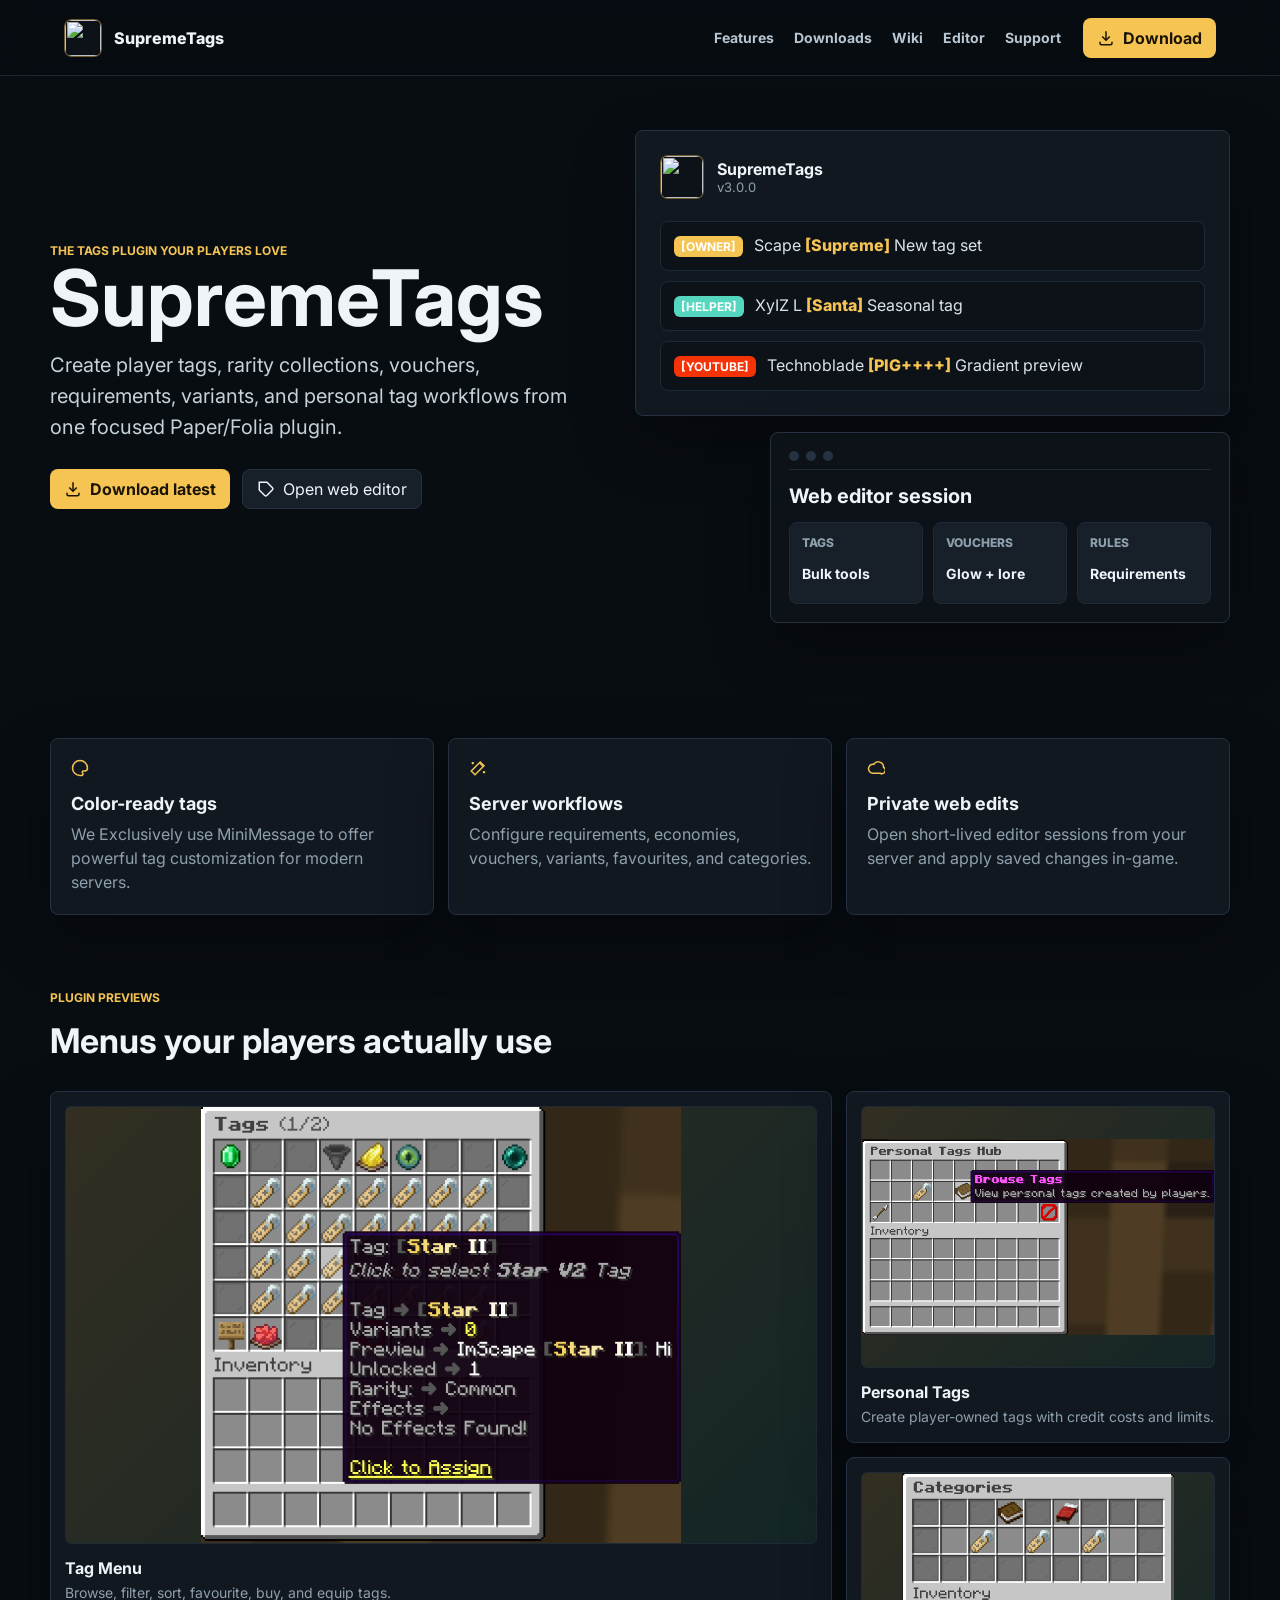
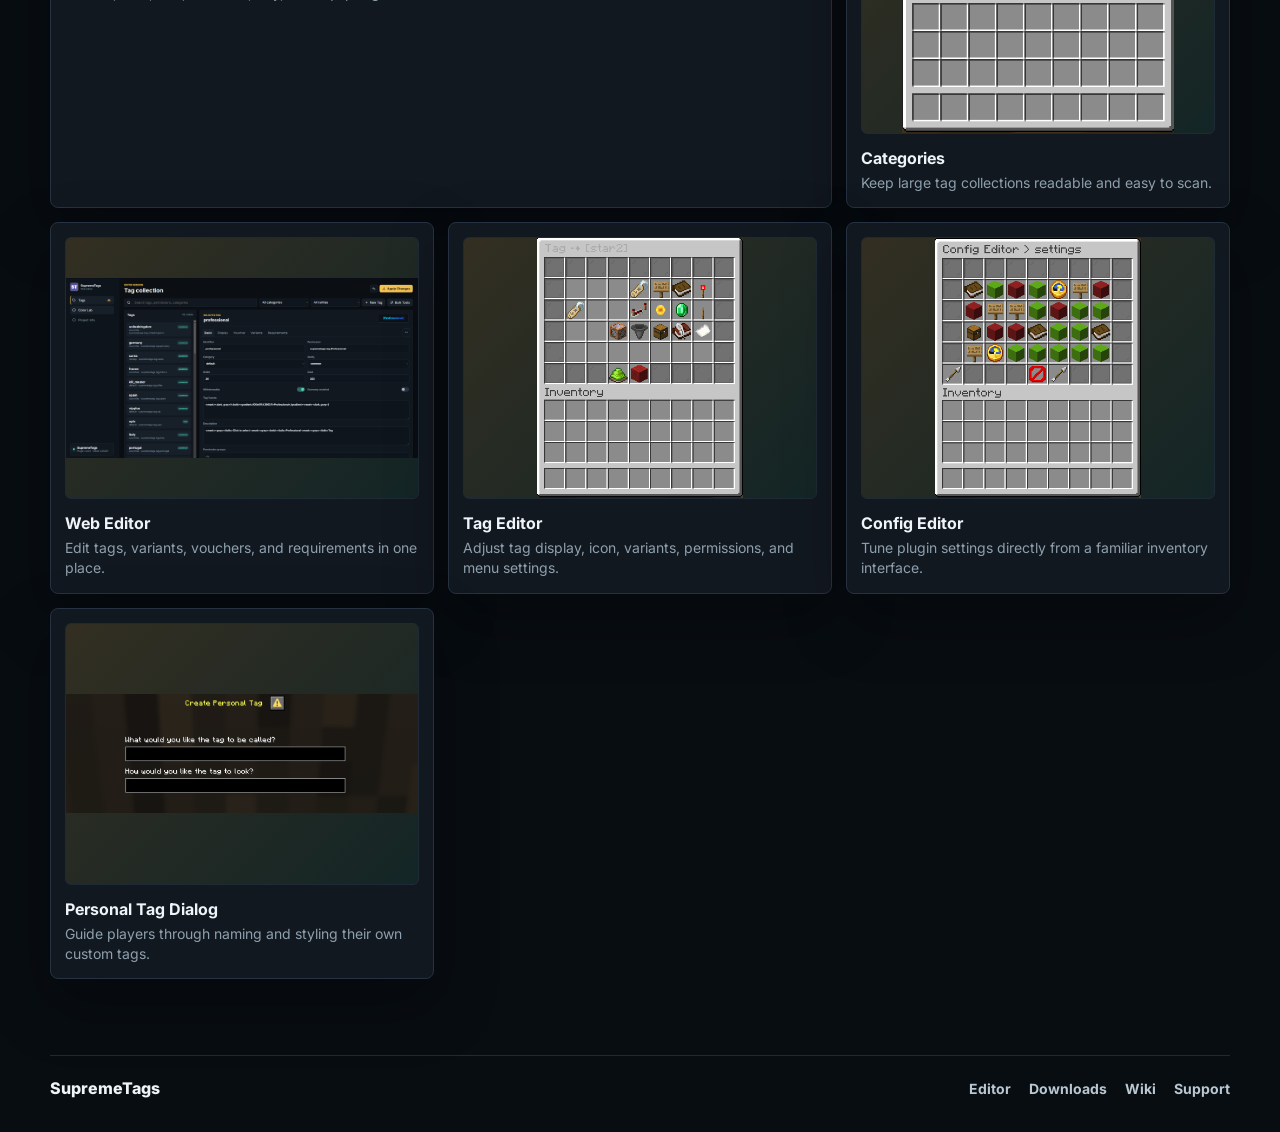
==== commit 9b17447d: "3.0.0 release" ====
--- a/index.html
+++ b/index.html
@@ -20,6 +20,7 @@
     <nav class="site-nav" aria-label="Primary navigation">
       <a href="#features">Features</a>
       <a href="/downloads/">Downloads</a>
+      <a href="/wiki/">Wiki</a>
       <a href="/editor/">Editor</a>
       <a href="https://discord.gg/PHpuzZS" target="_blank" rel="noreferrer">Support</a>
     </nav>
@@ -32,9 +33,9 @@
   <main>
     <section class="hero-section">
       <div class="hero-copy">
-        <p class="eyebrow">Minecraft tag management</p>
+        <p class="eyebrow">THE TAGS PLUGIN YOUR PLAYERS LOVE</p>
         <h1>SupremeTags</h1>
-        <p class="hero-lede">Create player tags, rarity collections, vouchers, requirements, variants, and personal tag workflows from one focused Paper plugin.</p>
+        <p class="hero-lede">Create player tags, rarity collections, vouchers, requirements, variants, and personal tag workflows from one focused Paper/Folia plugin.</p>
         <div class="hero-actions">
           <a class="primary-button" href="/downloads/"><span data-icon="download"></span>Download latest</a>
           <a class="secondary-button" href="/editor/"><span data-icon="tag"></span>Open web editor</a>
@@ -47,13 +48,13 @@
             <span class="brand-mark"><img src="https://www.spigotmc.org/data/resource_icons/103/103140.jpg?1762194127" alt=""></span>
             <div>
               <strong>SupremeTags</strong>
-              <span data-release-version-label="stable">v2.2.9</span>
+            <span data-release-version-label="stable">v3.0.0</span>
             </div>
           </div>
           <div class="chat-lines">
-            <p><b class="rank owner">Owner</b> Scape <span>[Supreme]</span> New tag set</p>
-            <p><b class="rank vip">VIP</b> Alex <span>[Santa]</span> Seasonal tag</p>
-            <p><b class="rank mvp">MVP</b> Jordan <span>[HexColor]</span> Gradient preview</p>
+            <p><b class="rank owner">[OWNER]</b> Scape <span>[Supreme]</span> New tag set</p>
+            <p><b class="rank vip">[HELPER]</b> XyIZ L <span>[Santa]</span> Seasonal tag</p>
+            <p><b class="rank mvp">[YOUTUBE]</b> Technoblade <span>[PIG++++]</span> Gradient preview</p>
           </div>
         </div>
         <div class="editor-mini">
@@ -72,7 +73,7 @@
       <article>
         <span data-icon="palette"></span>
         <h2>Color-ready tags</h2>
-        <p>Use legacy codes, hex colors, gradients, and live previews for readable chat styling.</p>
+        <p>We Exclusively use MiniMessage to offer powerful tag customization for modern servers.</p>
       </article>
       <article>
         <span data-icon="wand"></span>
@@ -86,16 +87,97 @@
       </article>
     </section>
 
-    <section class="ai-disclosure" aria-label="AI assistance disclosure">
-      <strong>AI assistance disclosure</strong>
-      <p>SupremeTags' frontend website was assisted by AI because I am not a web designer. All backend code was written by me, and the site still received personal human tweaks, thorough testing, and user experience checks from my perspective as a player. I wanted to make that clear out of respect for the community and because of the amount of low-effort AI content going around at the moment.</p>
+    <section class="preview-gallery" aria-label="SupremeTags menu previews">
+      <div class="section-heading">
+        <p class="eyebrow">PLUGIN PREVIEWS</p>
+        <h2>Menus your players actually use</h2>
+      </div>
+      <div class="preview-grid-home">
+        <figure class="preview-shot preview-shot-large">
+          <button class="preview-image-button" type="button" data-full-image="images/tag-menu.png" data-full-title="Tag Menu">
+            <img src="images/tag-menu.png" alt="SupremeTags tag menu preview" loading="lazy">
+          </button>
+          <figcaption>
+            <strong>Tag Menu</strong>
+            <span>Browse, filter, sort, favourite, buy, and equip tags.</span>
+          </figcaption>
+        </figure>
+        <figure class="preview-shot">
+          <button class="preview-image-button" type="button" data-full-image="images/personal-tags.png" data-full-title="Personal Tags">
+            <img src="images/personal-tags.png" alt="SupremeTags personal tags menu preview" loading="lazy">
+          </button>
+          <figcaption>
+            <strong>Personal Tags</strong>
+            <span>Create player-owned tags with credit costs and limits.</span>
+          </figcaption>
+        </figure>
+        <figure class="preview-shot">
+          <button class="preview-image-button" type="button" data-full-image="images/category-menu.png" data-full-title="Categories">
+            <img src="images/category-menu.png" alt="SupremeTags category menu preview" loading="lazy">
+          </button>
+          <figcaption>
+            <strong>Categories</strong>
+            <span>Keep large tag collections readable and easy to scan.</span>
+          </figcaption>
+        </figure>
+        <figure class="preview-shot">
+          <button class="preview-image-button" type="button" data-full-image="images/web-editor.png" data-full-title="Web Editor">
+            <img src="images/web-editor.png" alt="SupremeTags web editor preview" loading="lazy">
+          </button>
+          <figcaption>
+            <strong>Web Editor</strong>
+            <span>Edit tags, variants, vouchers, and requirements in one place.</span>
+          </figcaption>
+        </figure>
+        <figure class="preview-shot">
+          <button class="preview-image-button" type="button" data-full-image="images/tag-editor.png" data-full-title="Tag Editor">
+            <img src="images/tag-editor.png" alt="SupremeTags tag editor preview" loading="lazy">
+          </button>
+          <figcaption>
+            <strong>Tag Editor</strong>
+            <span>Adjust tag display, icon, variants, permissions, and menu settings.</span>
+          </figcaption>
+        </figure>
+        <figure class="preview-shot">
+          <button class="preview-image-button" type="button" data-full-image="images/config-editor.png" data-full-title="Config Editor">
+            <img src="images/config-editor.png" alt="SupremeTags config editor preview" loading="lazy">
+          </button>
+          <figcaption>
+            <strong>Config Editor</strong>
+            <span>Tune plugin settings directly from a familiar inventory interface.</span>
+          </figcaption>
+        </figure>
+        <figure class="preview-shot">
+          <button class="preview-image-button" type="button" data-full-image="images/personal-tag-dialog.png" data-full-title="Personal Tag Dialog">
+            <img src="images/personal-tag-dialog.png" alt="SupremeTags personal tag dialog preview" loading="lazy">
+          </button>
+          <figcaption>
+            <strong>Personal Tag Dialog</strong>
+            <span>Guide players through naming and styling their own custom tags.</span>
+          </figcaption>
+        </figure>
+      </div>
     </section>
   </main>
+
+  <div class="image-lightbox" id="imageLightbox" aria-hidden="true">
+    <button class="image-lightbox-backdrop" type="button" data-lightbox-close aria-label="Close image preview"></button>
+    <div class="image-lightbox-panel" role="dialog" aria-modal="true" aria-label="Image preview">
+      <div class="image-lightbox-bar">
+        <strong id="imageLightboxTitle">Preview</strong>
+        <button class="image-lightbox-close" type="button" data-lightbox-close aria-label="Close image preview">
+          <span data-icon="close"></span>
+        </button>
+      </div>
+      <img id="imageLightboxImg" src="" alt="">
+    </div>
+  </div>
 
   <footer class="site-footer">
     <span>SupremeTags</span>
     <a href="/editor/">Editor</a>
     <a href="/downloads/">Downloads</a>
+    <a href="/wiki/">Wiki</a>
     <a href="https://discord.gg/PHpuzZS" target="_blank" rel="noreferrer">Support</a>
   </footer>
   <script>
@@ -104,10 +186,45 @@
       palette: '<svg viewBox="0 0 24 24" fill="none" stroke="currentColor"><path d="M12 22a10 10 0 1 1 10-10c0 2.2-1.8 4-4 4h-1.5a1.5 1.5 0 0 0-1.2 2.4l.3.4A2 2 0 0 1 14 22h-2Z"/><path d="M7.5 10.5h.01M10.5 7.5h.01M14.5 7.5h.01M17.5 10.5h.01"/></svg>',
       download: '<svg viewBox="0 0 24 24" fill="none" stroke="currentColor"><path d="M12 3v12"/><path d="m7 10 5 5 5-5"/><path d="M4 17v2a2 2 0 0 0 2 2h12a2 2 0 0 0 2-2v-2"/></svg>',
       cloud: '<svg viewBox="0 0 24 24" fill="none" stroke="currentColor"><path d="M17.5 19H8a6 6 0 1 1 1.1-11.9A7 7 0 0 1 22 11a4 4 0 0 1-4.5 8Z"/></svg>',
-      wand: '<svg viewBox="0 0 24 24" fill="none" stroke="currentColor"><path d="m15 4 5 5L8 21l-5-5L15 4Z"/><path d="m14 5 5 5"/><path d="M5 4v3M3.5 5.5h3M20 16v3M18.5 17.5h3"/></svg>'
+      wand: '<svg viewBox="0 0 24 24" fill="none" stroke="currentColor"><path d="m15 4 5 5L8 21l-5-5L15 4Z"/><path d="m14 5 5 5"/><path d="M5 4v3M3.5 5.5h3M20 16v3M18.5 17.5h3"/></svg>',
+      close: '<svg viewBox="0 0 24 24" fill="none" stroke="currentColor"><path d="M18 6 6 18"/><path d="m6 6 12 12"/></svg>'
     };
     document.querySelectorAll('[data-icon]').forEach((node) => {
       node.innerHTML = icons[node.dataset.icon] || '';
+    });
+
+    const lightbox = document.getElementById('imageLightbox');
+    const lightboxImg = document.getElementById('imageLightboxImg');
+    const lightboxTitle = document.getElementById('imageLightboxTitle');
+    const previewButtons = document.querySelectorAll('[data-full-image]');
+
+    function closeLightbox() {
+      lightbox.setAttribute('aria-hidden', 'true');
+      document.body.classList.remove('lightbox-open');
+      lightboxImg.src = '';
+      lightboxImg.alt = '';
+    }
+
+    previewButtons.forEach((button) => {
+      button.addEventListener('click', () => {
+        const image = button.dataset.fullImage;
+        const title = button.dataset.fullTitle || 'Preview';
+        lightboxTitle.textContent = title;
+        lightboxImg.src = image;
+        lightboxImg.alt = `${title} full size preview`;
+        lightbox.setAttribute('aria-hidden', 'false');
+        document.body.classList.add('lightbox-open');
+      });
+    });
+
+    document.querySelectorAll('[data-lightbox-close]').forEach((button) => {
+      button.addEventListener('click', closeLightbox);
+    });
+
+    document.addEventListener('keydown', (event) => {
+      if (event.key === 'Escape' && lightbox.getAttribute('aria-hidden') === 'false') {
+        closeLightbox();
+      }
     });
   </script>
   <script src="releases.js"></script>
--- a/styles.css
+++ b/styles.css
@@ -32,7 +32,8 @@
 }
 
 .marketing-page,
-.downloads-page {
+.downloads-page,
+.wiki-page {
   background: #080d12;
 }
 
@@ -94,6 +95,7 @@
 
 .hero-section,
 .feature-strip,
+.preview-gallery,
 .downloads-section,
 .site-footer {
   width: calc(100% - 36px);
@@ -252,15 +254,18 @@
 }
 
 .rank.owner {
+  color: white;
   background: var(--gold);
 }
 
 .rank.vip {
+  color: white;
   background: var(--mint);
 }
 
 .rank.mvp {
-  background: var(--blue);
+  color: white;
+  background: #F53307;
 }
 
 .editor-mini {
@@ -328,6 +333,171 @@
 .feature-strip p {
   margin-bottom: 0;
   line-height: 1.5;
+}
+
+.preview-gallery {
+  padding: 52px 0 76px;
+}
+
+.section-heading {
+  display: grid;
+  gap: 10px;
+  max-width: 760px;
+  margin-bottom: 24px;
+}
+
+.section-heading h2 {
+  font-size: 34px;
+  line-height: 1.08;
+}
+
+.preview-grid-home {
+  display: grid;
+  grid-template-columns: repeat(3, minmax(0, 1fr));
+  gap: 14px;
+}
+
+.preview-shot {
+  display: grid;
+  gap: 14px;
+  align-content: start;
+  min-width: 0;
+  margin: 0;
+  padding: 14px;
+  border: 1px solid var(--line);
+  border-radius: 8px;
+  background: var(--panel);
+  box-shadow: var(--shadow);
+}
+
+.preview-shot-large {
+  grid-column: span 2;
+  grid-row: span 2;
+}
+
+.preview-image-button {
+  display: block;
+  width: 100%;
+  padding: 0;
+  border: 1px solid var(--line-soft);
+  border-radius: 6px;
+  background:
+    linear-gradient(135deg, rgba(246, 196, 83, .16), rgba(73, 207, 162, .1)),
+    #0d1218;
+  cursor: zoom-in;
+  overflow: hidden;
+}
+
+.preview-image-button:focus-visible {
+  outline: 2px solid var(--gold);
+  outline-offset: 3px;
+}
+
+.preview-shot img {
+  display: block;
+  width: 100%;
+  height: clamp(180px, 21vw, 260px);
+  object-fit: contain;
+}
+
+.preview-shot-large img {
+  height: clamp(300px, 34vw, 460px);
+}
+
+.preview-shot figcaption {
+  display: grid;
+  gap: 5px;
+}
+
+.preview-shot strong {
+  font-size: 16px;
+}
+
+.preview-shot span {
+  color: var(--muted);
+  font-size: 14px;
+  line-height: 1.45;
+}
+
+.lightbox-open {
+  overflow: hidden;
+}
+
+.image-lightbox {
+  position: fixed;
+  inset: 0;
+  z-index: 100;
+  display: none;
+  align-items: center;
+  justify-content: center;
+  padding: 24px;
+}
+
+.image-lightbox[aria-hidden="false"] {
+  display: flex;
+}
+
+.image-lightbox-backdrop {
+  position: absolute;
+  inset: 0;
+  border: 0;
+  background: rgba(2, 6, 10, .82);
+  cursor: zoom-out;
+}
+
+.image-lightbox-panel {
+  position: relative;
+  z-index: 1;
+  display: grid;
+  gap: 12px;
+  width: min(1180px, 96vw);
+  max-height: 92vh;
+  padding: 14px;
+  border: 1px solid var(--line);
+  border-radius: 8px;
+  background: #0d1218;
+  box-shadow: 0 30px 80px rgba(0, 0, 0, .5);
+}
+
+.image-lightbox-bar {
+  display: flex;
+  align-items: center;
+  justify-content: space-between;
+  gap: 16px;
+}
+
+.image-lightbox-close {
+  display: inline-flex;
+  align-items: center;
+  justify-content: center;
+  width: 38px;
+  height: 38px;
+  border: 1px solid var(--line);
+  border-radius: 8px;
+  background: rgba(255, 255, 255, .04);
+  color: var(--text);
+  cursor: pointer;
+}
+
+.image-lightbox-close:hover {
+  border-color: rgba(246, 196, 83, .55);
+}
+
+.image-lightbox-close svg {
+  width: 18px;
+  height: 18px;
+  stroke: currentColor;
+  stroke-width: 2;
+}
+
+.image-lightbox-panel img {
+  display: block;
+  width: 100%;
+  max-height: calc(92vh - 86px);
+  border: 1px solid var(--line-soft);
+  border-radius: 6px;
+  background: #05080c;
+  object-fit: contain;
 }
 
 .ai-disclosure {
@@ -360,32 +530,117 @@
 }
 
 .download-hero {
-  padding: 56px max(24px, calc((100vw - 1180px) / 2)) 54px;
+  display: grid;
+  grid-template-columns: minmax(0, 1fr) minmax(320px, 430px);
+  align-items: center;
+  gap: 32px;
+  min-height: 460px;
+  padding: 68px max(24px, calc((100vw - 1180px) / 2)) 74px;
   background:
-    linear-gradient(90deg, rgba(246, 196, 83, .96), rgba(222, 155, 43, .94)),
+    linear-gradient(90deg, rgba(8, 13, 18, .97) 0%, rgba(8, 13, 18, .88) 50%, rgba(8, 13, 18, .68) 100%),
     url("https://assets.badlion.net/blog/minecraft-backgrounds/minecraft-mods-back.webp") center / cover no-repeat;
-  color: #160f04;
-}
-
-.download-hero div {
-  max-width: 820px;
-}
-
-.download-hero .eyebrow,
+}
+
+.download-hero-copy {
+  min-width: 0;
+  max-width: 690px;
+}
+
+.download-hero h1 {
+  max-width: 12ch;
+  margin-bottom: 16px;
+  font-size: 64px;
+  line-height: .96;
+}
+
 .download-hero p {
-  color: #2f2108;
-}
-
-.download-hero h1 {
-  margin-bottom: 10px;
-  color: #100b03;
-  font-size: 44px;
-}
-
-.download-hero p {
+  max-width: 660px;
   margin-bottom: 0;
-  font-size: 17px;
+  color: #c4d1d9;
+  font-size: 18px;
   line-height: 1.55;
+}
+
+.download-hero-actions {
+  display: flex;
+  flex-wrap: wrap;
+  gap: 12px;
+  margin-top: 26px;
+}
+
+.download-hero-actions a,
+.download-section-head a {
+  text-decoration: none;
+}
+
+.download-quick-card,
+.release-panel,
+.download-alert,
+.download-steps,
+.download-sidebar section {
+  min-width: 0;
+  border: 1px solid var(--line);
+  border-radius: 8px;
+  background: rgba(18, 24, 32, .94);
+  box-shadow: var(--shadow);
+}
+
+.download-quick-card {
+  width: 100%;
+  max-width: 100%;
+  padding: 24px;
+  backdrop-filter: blur(10px);
+}
+
+.download-quick-card .release-badge {
+  margin-bottom: 16px;
+}
+
+.download-quick-card h2 {
+  margin-bottom: 12px;
+  font-size: 48px;
+  line-height: 1;
+}
+
+.release-intro,
+.download-quick-card p {
+  color: #c5d0d8;
+  line-height: 1.55;
+}
+
+.release-intro strong,
+.download-quick-card strong {
+  color: var(--text);
+}
+
+.download-meta {
+  display: grid;
+  grid-template-columns: repeat(3, minmax(0, 1fr));
+  gap: 8px;
+  margin: 22px 0 0;
+}
+
+.download-meta div {
+  min-width: 0;
+  padding: 12px;
+  border: 1px solid var(--line-soft);
+  border-radius: 8px;
+  background: #0d1218;
+}
+
+.download-meta dt {
+  color: var(--muted);
+  font-size: 11px;
+  font-weight: 800;
+  text-transform: uppercase;
+}
+
+.download-meta dd {
+  margin: 5px 0 0;
+  color: var(--text);
+  font-size: 13px;
+  font-weight: 800;
+  overflow-wrap: anywhere;
 }
 
 .download-hero h1,
@@ -394,18 +649,23 @@
 .release-intro,
 .download-package h3,
 .download-package p,
-.download-sidebar li {
+.download-sidebar li,
+.download-steps li {
   overflow-wrap: anywhere;
 }
 
-.download-page-layout {
-  display: grid;
-  grid-template-columns: minmax(0, 1fr) minmax(290px, 360px);
-  gap: 18px;
+.download-page-layout,
+.download-details {
   width: calc(100% - 36px);
   max-width: 1180px;
   margin: 0 auto;
-  padding: 16px 0 76px;
+}
+
+.download-page-layout {
+  display: grid;
+  grid-template-columns: minmax(0, 1fr) minmax(290px, 350px);
+  gap: 18px;
+  padding: 28px 0 32px;
 }
 
 .download-main {
@@ -414,96 +674,71 @@
   min-width: 0;
 }
 
+.release-panel,
+.download-steps,
+.download-sidebar section {
+  padding: 22px;
+}
+
 .download-alert {
   display: grid;
-  grid-template-columns: 22px 1fr;
+  grid-template-columns: 24px 1fr;
   gap: 14px;
   padding: 18px;
-  border-left: 4px solid var(--gold);
-  border-radius: 4px;
-  background: rgba(104, 36, 17, .74);
+  border-color: rgba(246, 196, 83, .34);
+  background: rgba(246, 196, 83, .08);
+}
+
+.download-alert [data-icon] {
+  color: var(--gold);
 }
 
 .download-alert p {
   margin: 6px 0 0;
-  color: #f1d8c8;
+  color: #d5c9b0;
   line-height: 1.5;
-}
-
-.download-tabs {
-  display: grid;
-  grid-template-columns: repeat(2, minmax(0, 1fr));
-  min-height: 38px;
-  padding: 4px;
-  border-radius: 4px;
-  background: #12161b;
-}
-
-.download-tabs button {
-  min-height: 30px;
-  border-radius: 3px;
-  background: transparent;
-  color: #aeb9c3;
-  font-weight: 800;
-  cursor: pointer;
-}
-
-.download-tabs button.active {
-  background: #2a2e34;
-  color: var(--text);
-}
-
-.download-tabs button:disabled {
-  color: #59636e;
-  cursor: not-allowed;
-}
-
-.release-intro {
-  margin: 0;
-  color: #c5d0d8;
-  line-height: 1.55;
-}
-
-.release-intro strong {
-  color: var(--text);
 }
 
 .download-section-head {
   display: flex;
-  align-items: center;
+  align-items: flex-start;
   justify-content: space-between;
   gap: 16px;
-  margin-top: 14px;
 }
 
 .download-section-head h2 {
   margin: 0;
-  font-size: 28px;
-}
-
-.download-section-head a {
-  text-decoration: none;
+  font-size: 30px;
+}
+
+#releasePackages {
+  display: grid;
+  gap: 12px;
+  margin-top: 18px;
 }
 
 .download-package {
   display: grid;
-  grid-template-columns: 22px minmax(0, 1fr) auto;
+  grid-template-columns: minmax(0, 1fr) auto;
   align-items: center;
-  gap: 14px;
-  padding: 20px 14px;
-  border-radius: 8px;
-  background: #050607;
-  box-shadow: var(--shadow);
-}
-
-#releasePackages {
-  display: grid;
-  gap: 14px;
+  gap: 18px;
+  width: 100%;
+  min-width: 0;
+  padding: 18px;
+  border: 1px solid var(--line-soft);
+  border-radius: 8px;
+  background: #0d1218;
+}
+
+.download-package.stable-release {
+  border-color: rgba(85, 214, 190, .34);
+  background:
+    linear-gradient(90deg, rgba(85, 214, 190, .09), rgba(13, 18, 24, .96) 38%),
+    #0d1218;
 }
 
 .download-package.coming-soon {
-  border: 1px solid var(--line-soft);
-  background: rgba(5, 6, 7, .58);
+  background: rgba(13, 18, 24, .56);
 }
 
 .download-package.coming-soon h3,
@@ -512,97 +747,134 @@
   opacity: .72;
 }
 
-.package-select input {
-  position: absolute;
-  opacity: 0;
-  pointer-events: none;
-}
-
-.package-select span {
+.package-mark {
   display: grid;
   place-items: center;
-  width: 22px;
-  height: 22px;
-  border: 1px solid #3a424c;
-  border-radius: 5px;
-  background: #252a32;
-}
-
-.package-select input:checked + span::before {
-  content: "";
-  width: 10px;
-  height: 6px;
-  border-left: 2px solid var(--gold);
-  border-bottom: 2px solid var(--gold);
-  transform: rotate(-45deg) translateY(-1px);
+  width: 42px;
+  height: 42px;
+  border: 1px solid rgba(246, 196, 83, .36);
+  border-radius: 8px;
+  background: rgba(246, 196, 83, .1);
+  color: var(--gold);
+}
+
+.package-mark[data-icon] {
+  width: 42px;
+  height: 42px;
+}
+
+.package-mark svg {
+  width: 18px;
+  height: 18px;
+  stroke-width: 2;
 }
 
 .download-package h3 {
-  margin-bottom: 8px;
-  color: var(--blue);
+  margin: 0 0 8px;
+  color: var(--text);
   font-size: 18px;
+  line-height: 1.2;
+  overflow-wrap: normal;
+  word-break: normal;
 }
 
 .download-package small {
   margin-left: 6px;
   padding: 3px 7px;
   border-radius: 999px;
-  background: rgba(246, 196, 83, .18);
-  color: var(--gold);
+  background: rgba(85, 214, 190, .14);
+  color: var(--mint);
   font-size: 10px;
   font-weight: 800;
   text-transform: uppercase;
 }
 
 .download-package p {
-  margin-bottom: 10px;
+  max-width: none;
+  margin: 0 0 10px;
   color: #c7d1d9;
   line-height: 1.45;
+  overflow-wrap: normal;
+  word-break: normal;
 }
 
 .package-version {
+  display: block;
   color: var(--muted);
   font-size: 13px;
 }
 
 .download-icon-button {
-  display: grid;
-  place-items: center;
-  width: 70px;
-  height: 42px;
-  border-radius: 6px;
+  display: inline-flex;
+  align-items: center;
+  justify-content: center;
+  width: 54px;
+  height: 44px;
+  border: 1px solid rgba(246, 196, 83, .45);
+  border-radius: 8px;
   background: var(--gold);
   color: #1b1404;
+  cursor: pointer;
+  text-decoration: none;
+  transition:
+    transform .15s ease,
+    filter .15s ease,
+    box-shadow .15s ease;
+}
+
+.download-icon-button:active {
+  transform: translateY(0);
+}
+
+.download-icon-button svg {
+  width: 18px;
+  height: 18px;
+  stroke: currentColor;
+  stroke-width: 2;
 }
 
 .download-icon-button.disabled {
-  background: #2a2e34;
+  background: #202832;
   color: #687481;
   cursor: not-allowed;
 }
 
-.download-details {
-  margin-top: 28px;
-}
-
-.details-grid {
+.download-steps {
+  display: grid;
+  gap: 18px;
+}
+
+.download-steps ol {
   display: grid;
   grid-template-columns: repeat(3, minmax(0, 1fr));
-  gap: 14px;
-  margin-top: 12px;
-}
-
-.details-grid div {
-  display: grid;
-  gap: 7px;
+  gap: 12px;
+  margin: 0;
+  padding: 0;
+  list-style: none;
+}
+
+.download-steps li {
+  display: grid;
+  gap: 10px;
+  min-height: 132px;
   padding: 16px;
   border: 1px solid var(--line-soft);
   border-radius: 8px;
-  background: var(--panel);
-}
-
-.details-grid span {
-  color: var(--muted);
+  background: #0d1218;
+}
+
+.download-steps b {
+  display: grid;
+  place-items: center;
+  width: 30px;
+  height: 30px;
+  border-radius: 8px;
+  background: var(--gold);
+  color: #1b1404;
+}
+
+.download-steps span {
+  color: #c5d0d8;
   line-height: 1.45;
 }
 
@@ -614,13 +886,11 @@
 }
 
 .download-sidebar section {
-  padding: 18px;
-  border-left: 4px solid var(--gold);
-  background: #24282e;
+  border-top: 3px solid var(--gold);
 }
 
 .download-sidebar h2 {
-  font-size: 16px;
+  font-size: 18px;
 }
 
 .download-sidebar ul {
@@ -643,6 +913,41 @@
 
 .download-sidebar span {
   color: #c4ced6;
+}
+
+.download-details {
+  padding: 18px 0 76px;
+}
+
+.download-details-head {
+  max-width: 660px;
+  margin-bottom: 14px;
+}
+
+.download-details-head h2 {
+  margin-bottom: 0;
+  font-size: 30px;
+}
+
+.details-grid {
+  display: grid;
+  grid-template-columns: repeat(3, minmax(0, 1fr));
+  gap: 14px;
+}
+
+.details-grid div {
+  display: grid;
+  gap: 7px;
+  min-height: 128px;
+  padding: 18px;
+  border: 1px solid var(--line-soft);
+  border-radius: 8px;
+  background: var(--panel);
+}
+
+.details-grid span {
+  color: var(--muted);
+  line-height: 1.45;
 }
 
 .section-heading {
@@ -788,20 +1093,21 @@
   grid-template-columns: 280px minmax(0, 1fr);
   width: 100%;
   max-width: 100vw;
-  min-height: 100vh;
-  overflow-x: hidden;
+  height: 100vh;
+  min-height: 0;
+  overflow: hidden;
 }
 
 .sidebar {
-  position: sticky;
-  top: 0;
   display: flex;
   flex-direction: column;
   gap: 26px;
   height: 100vh;
+  min-height: 0;
   padding: 24px;
   border-right: 1px solid var(--line-soft);
   background: #0e141b;
+  overflow: hidden;
 }
 
 .brand {
@@ -912,8 +1218,10 @@
   min-width: 0;
   width: 100%;
   max-width: 100%;
+  height: 100vh;
   padding: 28px;
   overflow-x: hidden;
+  overflow-y: auto;
 }
 
 .topbar {
@@ -992,6 +1300,11 @@
   color: var(--text);
 }
 
+.icon-button:disabled {
+  opacity: .45;
+  cursor: not-allowed;
+}
+
 .ghost-button {
   border: 1px solid var(--line);
   background: transparent;
@@ -1088,8 +1401,8 @@
 .editor-grid {
   display: grid;
   grid-template-columns: minmax(260px, 380px) minmax(0, 1fr);
+  align-items: start;
   gap: 16px;
-  min-height: calc(100vh - 142px);
   min-width: 0;
 }
 
@@ -1162,6 +1475,7 @@
 
 .tag-list-panel {
   min-height: 0;
+  max-height: calc(100vh - 174px);
   overflow: hidden;
 }
 
@@ -1180,7 +1494,7 @@
 .tag-list {
   display: grid;
   gap: 8px;
-  max-height: calc(100vh - 220px);
+  max-height: calc(100vh - 228px);
   overflow-y: auto;
   overflow-x: hidden;
   padding: 12px;
@@ -1254,15 +1568,23 @@
   overflow-wrap: anywhere;
 }
 
+.details-tab-row {
+  display: flex;
+  align-items: flex-end;
+  justify-content: space-between;
+  gap: 12px;
+  padding: 10px 12px 0;
+  border-bottom: 1px solid var(--line-soft);
+}
+
 .tab-strip {
   display: flex;
   gap: 4px;
   overflow-x: auto;
-  padding: 10px 12px 0;
-  border-bottom: 1px solid var(--line-soft);
 }
 
 .tab-button {
+  flex: 0 0 auto;
   padding: 11px 12px;
   border-radius: 8px 8px 0 0;
   background: transparent;
@@ -1274,6 +1596,103 @@
 .tab-button.active {
   background: var(--panel-2);
   color: var(--text);
+}
+
+.tag-actions-menu {
+  position: relative;
+  flex: 0 0 auto;
+  padding-bottom: 4px;
+}
+
+.tag-actions-menu > summary {
+  list-style: none;
+  user-select: none;
+}
+
+.ellipsis-icon,
+.ellipsis-icon::before,
+.ellipsis-icon::after {
+  width: 3px;
+  height: 3px;
+  border-radius: 50%;
+  background: currentColor;
+}
+
+.ellipsis-icon {
+  position: relative;
+  display: block;
+}
+
+.ellipsis-icon::before,
+.ellipsis-icon::after {
+  content: "";
+  position: absolute;
+  top: 0;
+}
+
+.ellipsis-icon::before {
+  left: -6px;
+}
+
+.ellipsis-icon::after {
+  left: 6px;
+}
+
+.tag-actions-menu > summary::-webkit-details-marker {
+  display: none;
+}
+
+.tag-action-buttons {
+  position: absolute;
+  z-index: 15;
+  top: calc(100% + 6px);
+  right: 0;
+  display: grid;
+  min-width: 198px;
+  padding: 8px;
+  border: 1px solid var(--line);
+  border-radius: 8px;
+  background: #101720;
+  box-shadow: var(--shadow);
+}
+
+.menu-action-button {
+  display: flex;
+  align-items: center;
+  gap: 10px;
+  width: 100%;
+  min-height: 38px;
+  padding: 0 12px;
+  border-radius: 7px;
+  background: transparent;
+  color: var(--text);
+  cursor: pointer;
+  text-align: left;
+  white-space: nowrap;
+}
+
+.menu-action-button svg {
+  width: 16px;
+  height: 16px;
+  stroke-width: 2;
+}
+
+.menu-action-button:hover {
+  background: var(--panel-2);
+}
+
+.menu-divider {
+  height: 1px;
+  margin: 6px -8px;
+  background: var(--line);
+}
+
+.danger-action-button {
+  color: #ff6b6b;
+}
+
+.danger-action-button:hover {
+  background: rgba(255, 85, 85, .1);
 }
 
 .tab-panel {
@@ -1484,7 +1903,7 @@
 
 .version-grid {
   display: grid;
-  grid-template-columns: repeat(3, minmax(0, 1fr));
+  grid-template-columns: repeat(4, minmax(0, 1fr));
   gap: 12px;
 }
 
@@ -1576,6 +1995,60 @@
   margin-top: 14px;
 }
 
+.color-workbench,
+.output-panel {
+  min-width: 0;
+  border: 1px solid var(--line-soft);
+  border-radius: 8px;
+  background: var(--panel);
+  box-shadow: var(--shadow);
+}
+
+.color-head,
+.output-head,
+.color-stop-head,
+.preview-server-row {
+  display: flex;
+  align-items: center;
+  justify-content: space-between;
+  gap: 14px;
+  min-width: 0;
+}
+
+.color-head {
+  margin-bottom: 14px;
+}
+
+.color-head h2,
+.output-head h2 {
+  margin-bottom: 0;
+}
+
+.color-stop-head span,
+.preview-server-row span {
+  color: var(--muted);
+  font-size: 12px;
+  font-weight: 700;
+  text-transform: uppercase;
+}
+
+.minimessage-hint {
+  margin: 8px 0 0;
+  color: var(--muted);
+  font-size: 13px;
+  line-height: 1.45;
+}
+
+.minimessage-hint a {
+  color: var(--mint);
+  font-weight: 800;
+  text-decoration: none;
+}
+
+.minimessage-hint a:hover {
+  text-decoration: underline;
+}
+
 .format-tools {
   display: flex;
   flex-wrap: wrap;
@@ -1583,7 +2056,10 @@
   margin: 12px 0 4px;
 }
 
-.format-tools button {
+.format-tools > button,
+.format-color-picker > button {
+  display: inline-grid;
+  place-items: center;
   min-width: 40px;
   height: 34px;
   padding: 0 10px;
@@ -1594,9 +2070,276 @@
   cursor: pointer;
 }
 
+.format-color-picker {
+  position: relative;
+  display: inline-grid;
+}
+
+.format-color-button {
+  width: 46px;
+  min-width: 46px;
+  padding: 0;
+}
+
+#formatColorSwatch {
+  width: 22px;
+  height: 18px;
+  border: 1px solid rgba(255, 255, 255, .34);
+  border-radius: 4px;
+  background: #ffffff;
+}
+
+.format-color-input {
+  position: absolute;
+  width: 1px;
+  height: 1px;
+  opacity: .01;
+  pointer-events: none;
+}
+
+.format-color-popover {
+  top: 40px;
+  left: 0;
+}
+
+.color-mode-tabs {
+  display: grid;
+  grid-template-columns: repeat(3, minmax(0, 1fr));
+  gap: 4px;
+  margin-top: 14px;
+  padding: 4px;
+  border: 1px solid var(--line);
+  border-radius: 8px;
+  background: #0d1218;
+}
+
+.color-mode-tabs button {
+  display: inline-flex;
+  align-items: center;
+  justify-content: center;
+  gap: 8px;
+  min-height: 42px;
+  padding: 0 10px;
+  border-radius: 7px;
+  background: transparent;
+  color: var(--muted);
+  cursor: pointer;
+}
+
+.color-mode-tabs button.active {
+  background: #2f7df2;
+  color: #fff;
+}
+
+.color-mode-tabs svg {
+  width: 18px;
+  height: 18px;
+}
+
 .color-row {
   align-items: end;
   margin: 4px 0 16px;
+}
+
+.command-actions .switch-row {
+  min-width: 170px;
+  margin-top: 0;
+}
+
+.color-stop-panel {
+  margin-top: 16px;
+  padding: 14px;
+  border: 1px solid var(--line);
+  border-radius: 8px;
+  background: var(--panel-2);
+}
+
+.color-stop-head {
+  padding-bottom: 12px;
+  border-bottom: 1px solid var(--line);
+}
+
+.color-stop-head > div:first-child {
+  display: grid;
+  gap: 4px;
+}
+
+.stepper-actions {
+  display: flex;
+  gap: 8px;
+}
+
+.color-stops {
+  display: grid;
+  gap: 8px;
+  margin-top: 12px;
+}
+
+.color-stops.empty {
+  display: block;
+}
+
+.color-mode-note {
+  margin: 0;
+  color: var(--muted);
+  line-height: 1.45;
+}
+
+.color-stop-row {
+  position: relative;
+  display: grid;
+  grid-template-columns: 28px 50px minmax(0, 1fr) 38px;
+  align-items: center;
+  gap: 8px;
+}
+
+.color-stop-row.active > span {
+  border-color: rgba(85, 214, 190, .62);
+  background: rgba(85, 214, 190, .12);
+  color: var(--mint);
+}
+
+.color-stop-row > span {
+  display: grid;
+  place-items: center;
+  width: 28px;
+  height: 34px;
+  border: 1px solid var(--line);
+  border-radius: 7px;
+  color: var(--muted);
+  font-size: 12px;
+  font-weight: 800;
+}
+
+.color-swatch-button {
+  display: grid;
+  place-items: center;
+  height: 38px;
+  padding: 4px;
+  border: 1px solid var(--line);
+  border-radius: 8px;
+  background: var(--panel);
+  cursor: pointer;
+}
+
+.color-swatch-button span {
+  width: 100%;
+  height: 100%;
+  border-radius: 5px;
+  background: var(--stop-color);
+}
+
+.color-stop-row input[type="text"] {
+  height: 38px;
+  font-family: ui-monospace, SFMono-Regular, Menlo, Consolas, monospace;
+  text-transform: uppercase;
+}
+
+.color-stop-row .danger-button {
+  width: 38px;
+  height: 38px;
+}
+
+.color-picker-popover {
+  position: absolute;
+  z-index: 20;
+  top: 44px;
+  left: 36px;
+  width: min(220px, calc(100vw - 48px));
+  display: grid;
+  gap: 8px;
+  padding: 10px;
+  border: 1px solid var(--line);
+  border-radius: 8px;
+  background: #101720;
+  box-shadow: var(--shadow);
+}
+
+.color-picker-popover[hidden] {
+  display: none;
+}
+
+.color-picker-control {
+  width: 100%;
+  height: 42px;
+  padding: 4px;
+  cursor: pointer;
+}
+
+.color-picker-presets {
+  display: grid;
+  grid-template-columns: repeat(7, minmax(0, 1fr));
+  gap: 6px;
+}
+
+.color-preset {
+  width: 100%;
+  min-width: 0;
+  aspect-ratio: 1;
+  border: 1px solid rgba(255, 255, 255, .24);
+  border-radius: 5px;
+  cursor: pointer;
+}
+
+.color-preset:hover {
+  transform: translateY(-1px);
+  border-color: rgba(255, 255, 255, .58);
+}
+
+.danger-button:disabled {
+  opacity: .45;
+  cursor: not-allowed;
+}
+
+.output-panel {
+  display: grid;
+  align-content: start;
+  gap: 14px;
+}
+
+.minimessage-preview {
+  min-height: 176px;
+  padding: 16px;
+  border: 1px solid var(--line);
+  border-radius: 8px;
+  background:
+    linear-gradient(180deg, rgba(18, 24, 32, .94), rgba(13, 18, 24, .96)),
+    #0d1218;
+}
+
+.preview-server-row {
+  justify-content: flex-start;
+}
+
+.server-icon {
+  display: grid;
+  place-items: center;
+  flex: 0 0 auto;
+  width: 42px;
+  height: 42px;
+  border: 1px solid rgba(246, 196, 83, .48);
+  border-radius: 8px;
+  background: linear-gradient(135deg, #6c5ce7, #2f8cff);
+  color: #fff;
+  font-weight: 800;
+}
+
+.preview-server-row div:last-child {
+  display: grid;
+  gap: 6px;
+  min-width: 0;
+}
+
+.preview-server-row strong {
+  min-height: 28px;
+  overflow-wrap: anywhere;
+  font-size: 22px;
+}
+
+#colorOutput {
+  min-height: 170px;
+  font-family: ui-monospace, SFMono-Regular, Menlo, Consolas, monospace;
+  cursor: copy;
 }
 
 .session-layout {
@@ -1982,6 +2725,7 @@
   }
 
   .hero-section,
+  .download-hero,
   .download-layout,
   .download-page-layout,
   .details-grid {
@@ -1991,6 +2735,14 @@
   .hero-section {
     min-height: auto;
     padding-top: 54px;
+  }
+
+  .download-hero {
+    min-height: auto;
+  }
+
+  .download-quick-card {
+    max-width: 640px;
   }
 
   .hero-copy h1 {
@@ -2063,6 +2815,7 @@
 
   .hero-section,
   .feature-strip,
+  .preview-gallery,
   .downloads-section,
   .site-footer {
     width: calc(100% - 28px);
@@ -2095,50 +2848,131 @@
 
   .mini-stat-grid,
   .feature-strip,
+  .preview-grid-home,
   .release-meta,
-  .download-tabs {
+  .download-meta,
+  .download-steps ol {
     grid-template-columns: 1fr;
   }
 
+  .preview-shot-large {
+    grid-column: auto;
+    grid-row: auto;
+  }
+
+  .preview-shot img,
+  .preview-shot-large img {
+    height: clamp(170px, 58vw, 300px);
+  }
+
+  .image-lightbox {
+    padding: 12px;
+  }
+
+  .image-lightbox-panel {
+    width: 100%;
+    max-height: 94vh;
+    padding: 10px;
+  }
+
+  .image-lightbox-panel img {
+    max-height: calc(94vh - 78px);
+  }
+
   .download-hero {
-    padding: 38px 14px 40px;
+    gap: 24px;
+    overflow: hidden;
+    padding: 42px 14px 46px;
   }
 
   .download-hero h1 {
-    max-width: 10ch;
-    font-size: 36px;
+    max-width: 11ch;
+    font-size: 42px;
     line-height: 1.05;
+  }
+
+  .download-hero-actions {
+    align-items: stretch;
+    flex-direction: column;
+  }
+
+  .download-hero-actions a {
+    width: 100%;
+  }
+
+  .download-quick-card {
+    width: 100%;
+    max-width: 100%;
+    padding: 18px;
+  }
+
+  .download-quick-card h2 {
+    font-size: 38px;
   }
 
   .download-hero p,
   .download-alert p,
   .release-intro,
   .download-package p {
-    max-width: 31ch;
+    max-width: none;
+  }
+
+  .download-page-layout,
+  .download-details {
+    width: calc(100% - 28px);
   }
 
   .download-page-layout {
-    width: calc(100% - 28px);
     padding-bottom: 52px;
   }
 
-  .download-section-head,
+  .download-section-head {
+    align-items: stretch;
+    flex-direction: column;
+  }
+
+  .download-section-head .primary-button {
+    width: 100%;
+  }
+
   .download-package {
+    grid-template-columns: 1fr;
     align-items: stretch;
-    grid-template-columns: 1fr;
-  }
-
-  .download-section-head {
-    flex-direction: column;
-  }
-
-  .download-section-head .primary-button,
+  }
+
   .download-icon-button {
-    width: 100%;
-  }
-
-  .download-icon-button {
+    display: inline-flex;
+    align-items: center;
+    justify-content: center;
+    width: 54px;
     height: 44px;
+    border: 1px solid rgba(246, 196, 83, .45);
+    border-radius: 8px;
+    background: var(--gold);
+    color: #1b1404;
+    cursor: pointer;
+    text-decoration: none;
+    transition:
+      transform .15s ease,
+      filter .15s ease,
+      box-shadow .15s ease;
+  }
+
+  .download-icon-button:hover {
+    filter: brightness(1.06);
+    transform: translateY(-1px);
+    box-shadow: 0 8px 20px rgba(246, 196, 83, .18);
+  }
+
+  .download-icon-button:active {
+    transform: translateY(0);
+  }
+
+  .download-icon-button svg {
+    width: 18px;
+    height: 18px;
+    stroke: currentColor;
+    stroke-width: 2;
   }
 
   .download-package small {
@@ -2167,6 +3001,9 @@
 
   .app-shell {
     display: block;
+    height: auto;
+    min-height: 100vh;
+    overflow: visible;
   }
 
   .sidebar {
@@ -2175,6 +3012,7 @@
     flex-direction: row;
     align-items: center;
     overflow-x: auto;
+    overflow-y: hidden;
     border-right: 0;
     border-bottom: 1px solid var(--line-soft);
   }
@@ -2189,17 +3027,31 @@
   }
 
   .workspace {
+    height: auto;
     padding: 18px;
+    overflow: visible;
   }
 
   .topbar,
   .toolbar,
   .details-header,
   .topbar-actions,
+  .color-head,
+  .output-head,
   .color-row,
   .requirement-head {
     align-items: stretch;
     flex-direction: column;
+  }
+
+  .details-tab-row {
+    align-items: stretch;
+    flex-direction: column;
+    padding-bottom: 10px;
+  }
+
+  .tag-action-buttons {
+    justify-content: flex-end;
   }
 
   .toolbar > select,
@@ -2246,7 +3098,723 @@
     flex-direction: column;
   }
 
+  .color-stop-row {
+    grid-template-columns: 28px 44px minmax(0, 1fr) 38px;
+  }
+
+  .command-actions {
+    align-items: stretch;
+    flex-direction: column;
+  }
+
   .tag-list {
     max-height: 360px;
   }
 }
+
+.wiki-layout {
+  display: grid;
+  grid-template-columns: minmax(240px, 282px) minmax(0, 1fr);
+  gap: 28px;
+  width: calc(100% - 36px);
+  max-width: 1180px;
+  margin: 0 auto;
+  padding: 34px 0 76px;
+}
+
+.wiki-sidebar {
+  position: sticky;
+  top: 94px;
+  align-self: start;
+  min-width: 0;
+  max-height: calc(100vh - 116px);
+  padding: 18px;
+  overflow: auto;
+  border: 1px solid var(--line);
+  border-radius: 8px;
+  background: rgba(18, 24, 32, .94);
+  box-shadow: var(--shadow);
+}
+
+.wiki-sidebar-top {
+  padding-bottom: 16px;
+  border-bottom: 1px solid var(--line-soft);
+}
+
+.wiki-sidebar h2 {
+  margin: 0;
+  color: var(--text);
+  font-size: 22px;
+  line-height: 1.15;
+}
+
+.wiki-sidebar-top span {
+  display: block;
+  margin-top: 7px;
+  color: var(--muted);
+  font-size: 13px;
+}
+
+.wiki-search {
+  display: grid;
+  gap: 8px;
+  margin: 16px 0;
+}
+
+.wiki-search span {
+  color: var(--muted);
+  font-size: 12px;
+  font-weight: 800;
+  text-transform: uppercase;
+}
+
+.wiki-search input {
+  width: 100%;
+  min-height: 42px;
+  border: 1px solid var(--line-soft);
+  border-radius: 8px;
+  background: #0d1218;
+  color: var(--text);
+  font: inherit;
+  font-size: 14px;
+  outline: 0;
+  padding: 0 12px;
+}
+
+.wiki-search input:focus {
+  border-color: rgba(246, 196, 83, .6);
+  box-shadow: 0 0 0 3px rgba(246, 196, 83, .1);
+}
+
+.wiki-nav {
+  display: grid;
+  gap: 3px;
+  list-style: none;
+  margin: 0;
+  padding: 0;
+}
+
+.wiki-nav a {
+  display: flex;
+  align-items: center;
+  min-height: 36px;
+  padding: 8px 10px;
+  border-radius: 8px;
+  color: #b9c6cf;
+  font-size: 14px;
+  font-weight: 700;
+  line-height: 1.25;
+  text-decoration: none;
+  transition:
+    background .15s ease,
+    color .15s ease;
+}
+
+.wiki-nav a:hover {
+  color: var(--text);
+  background: rgba(255, 255, 255, .04);
+}
+
+.wiki-nav a.active {
+  color: #1b1404;
+  background: var(--gold);
+}
+
+.wiki-nav .wiki-sublabel {
+  margin: 14px 0 3px;
+  padding: 0 10px;
+  color: var(--muted-2);
+  font-size: 11px;
+  font-weight: 800;
+  text-transform: uppercase;
+}
+
+.wiki-empty {
+  padding: 10px;
+  color: var(--muted);
+  font-size: 14px;
+}
+
+.wiki-content {
+  min-width: 0;
+  padding: 2px 0 0;
+}
+
+.wiki-content h1,
+.wiki-content h2,
+.wiki-content h3,
+.wiki-content p,
+.wiki-content li,
+.wiki-content th,
+.wiki-content td {
+  overflow-wrap: anywhere;
+}
+
+.wiki-content h1 {
+  margin-bottom: 18px;
+  color: var(--text);
+  font-size: 48px;
+  line-height: 1;
+}
+
+.wiki-content h2 {
+  margin-top: 34px;
+  margin-bottom: 12px;
+  color: var(--text);
+  font-size: 28px;
+  line-height: 1.15;
+}
+
+.wiki-content h2:first-child {
+  margin-top: 0;
+}
+
+.wiki-content h3 {
+  margin-top: 24px;
+  margin-bottom: 10px;
+  color: var(--text);
+  font-size: 20px;
+  line-height: 1.2;
+}
+
+.wiki-content p {
+  max-width: 780px;
+  margin-bottom: 14px;
+  color: #bdc9d1;
+  line-height: 1.65;
+}
+
+.wiki-content ul,
+.wiki-content ol {
+  max-width: 830px;
+  margin: 0 0 16px;
+  padding-left: 24px;
+  color: #bdc9d1;
+}
+
+.wiki-content li {
+  margin-bottom: 7px;
+  line-height: 1.55;
+}
+
+.wiki-content a {
+  color: var(--gold);
+}
+
+.wiki-content pre {
+  max-width: 100%;
+  margin: 16px 0;
+  padding: 16px;
+  overflow: auto;
+  border: 1px solid var(--line-soft);
+  border-radius: 8px;
+  background: #0d1218;
+}
+
+.wiki-content pre code {
+  border: 0;
+  padding: 0;
+  background: transparent;
+  color: #e8eef2;
+  white-space: pre;
+}
+
+.wiki-content code {
+  border: 1px solid rgba(246, 196, 83, .16);
+  border-radius: 5px;
+  background: rgba(246, 196, 83, .08);
+  color: var(--gold);
+  font-family: "SFMono-Regular", Consolas, "Liberation Mono", Menlo, monospace;
+  font-size: .88em;
+  padding: 2px 6px;
+}
+
+.wiki-content table {
+  display: block;
+  width: 100%;
+  max-width: 100%;
+  margin: 16px 0 22px;
+  overflow-x: auto;
+  border-collapse: collapse;
+  font-size: 14px;
+}
+
+.wiki-content th,
+.wiki-content td {
+  min-width: 160px;
+  border: 1px solid var(--line-soft);
+  padding: 11px 12px;
+  text-align: left;
+  vertical-align: top;
+}
+
+.wiki-content th {
+  background: var(--panel);
+  color: var(--text);
+  font-weight: 800;
+}
+
+.wiki-content td {
+  color: #bfccd4;
+  background: rgba(13, 18, 24, .78);
+}
+
+.wiki-hero {
+  position: relative;
+  min-height: 330px;
+  margin-bottom: 22px;
+  padding: clamp(30px, 5vw, 48px);
+  overflow: hidden;
+  border: 1px solid var(--line);
+  border-radius: 8px;
+  background:
+    linear-gradient(90deg, rgba(13, 18, 24, .98) 0%, rgba(13, 18, 24, .88) 48%, rgba(13, 18, 24, .56) 100%),
+    url("https://assets.badlion.net/blog/minecraft-backgrounds/minecraft-mods-back.webp") center / cover no-repeat;
+  box-shadow: var(--shadow);
+}
+
+.wiki-hero h1 {
+  max-width: 12ch;
+  margin-bottom: 16px;
+  font-size: 68px;
+}
+
+.wiki-hero p {
+  max-width: 680px;
+  color: #d1dbe1;
+  font-size: 18px;
+}
+
+.wiki-badges {
+  display: flex;
+  flex-wrap: wrap;
+  gap: 8px;
+  margin-top: 24px;
+}
+
+.wiki-badge {
+  display: inline-flex;
+  align-items: center;
+  min-height: 30px;
+  padding: 0 11px;
+  border: 1px solid rgba(85, 214, 190, .34);
+  border-radius: 999px;
+  background: rgba(85, 214, 190, .11);
+  color: var(--mint);
+  font-size: 12px;
+  font-weight: 800;
+  text-transform: uppercase;
+}
+
+.wiki-grid {
+  display: grid;
+  grid-template-columns: repeat(2, minmax(0, 1fr));
+  gap: 14px;
+  margin: 18px 0;
+}
+
+.wiki-card {
+  min-width: 0;
+  min-height: 166px;
+  padding: 18px;
+  border: 1px solid var(--line-soft);
+  border-radius: 8px;
+  background: var(--panel);
+}
+
+.wiki-card strong {
+  display: block;
+  margin-bottom: 8px;
+  color: var(--text);
+  font-size: 17px;
+}
+
+.wiki-card p {
+  margin-bottom: 12px;
+  color: var(--muted);
+  font-size: 14px;
+  line-height: 1.5;
+}
+
+.wiki-card a {
+  font-size: 14px;
+  font-weight: 800;
+  text-decoration: none;
+}
+
+.wiki-card a:hover {
+  text-decoration: underline;
+}
+
+.wiki-tip,
+.wiki-state-panel {
+  margin: 18px 0;
+  padding: 18px;
+  border: 1px solid rgba(246, 196, 83, .32);
+  border-radius: 8px;
+  background: rgba(246, 196, 83, .08);
+}
+
+.wiki-tip strong {
+  color: var(--gold);
+}
+
+.wiki-checklist {
+  display: grid;
+  grid-template-columns: repeat(2, minmax(0, 1fr));
+  gap: 12px;
+  max-width: none;
+  padding: 0;
+  list-style: none;
+}
+
+.wiki-checklist li {
+  display: grid;
+  grid-template-columns: 32px minmax(0, 1fr);
+  gap: 12px;
+  min-height: 88px;
+  margin: 0;
+  padding: 16px;
+  border: 1px solid var(--line-soft);
+  border-radius: 8px;
+  background: #0d1218;
+}
+
+.wiki-checklist b {
+  display: grid;
+  place-items: center;
+  width: 32px;
+  height: 32px;
+  border-radius: 8px;
+  background: var(--gold);
+  color: #1b1404;
+}
+
+.wiki-checklist span {
+  color: #c5d0d8;
+}
+
+.wiki-pager {
+  display: grid;
+  grid-template-columns: repeat(2, minmax(0, 1fr));
+  gap: 12px;
+  margin-top: 34px;
+  padding-top: 20px;
+  border-top: 1px solid var(--line-soft);
+}
+
+.wiki-pager a {
+  display: grid;
+  gap: 4px;
+  min-height: 74px;
+  padding: 14px;
+  border: 1px solid var(--line-soft);
+  border-radius: 8px;
+  background: var(--panel);
+  color: var(--text);
+  text-decoration: none;
+}
+
+.wiki-pager a:last-child {
+  text-align: right;
+}
+
+.wiki-pager a:hover {
+  border-color: rgba(246, 196, 83, .46);
+}
+
+.wiki-pager small {
+  color: var(--muted);
+  font-size: 12px;
+  font-weight: 800;
+  text-transform: uppercase;
+}
+
+.wiki-pager strong {
+  font-size: 16px;
+}
+
+.wiki-loading {
+  padding: 24px;
+  color: var(--muted);
+  text-align: center;
+}
+
+.dump-page {
+  background: #080d12;
+}
+
+.dump-layout {
+  display: grid;
+  gap: 18px;
+  width: calc(100% - 36px);
+  max-width: 1180px;
+  margin: 0 auto;
+  padding: 34px 0 76px;
+}
+
+.dump-hero {
+  min-height: 260px;
+  padding: clamp(28px, 5vw, 46px);
+  border: 1px solid var(--line);
+  border-radius: 8px;
+  background:
+    linear-gradient(90deg, rgba(13, 18, 24, .98) 0%, rgba(13, 18, 24, .86) 58%, rgba(13, 18, 24, .62) 100%),
+    url("https://assets.badlion.net/blog/minecraft-backgrounds/minecraft-mods-back.webp") center / cover no-repeat;
+  box-shadow: var(--shadow);
+}
+
+.dump-hero h1 {
+  margin: 0 0 14px;
+  font-size: 56px;
+  line-height: 1;
+}
+
+.dump-hero p:last-child {
+  max-width: 760px;
+  margin: 0;
+  color: #c6d2da;
+  font-size: 16px;
+  line-height: 1.55;
+}
+
+.dump-state,
+.dump-panel,
+.dump-details,
+.dump-summary article {
+  border: 1px solid var(--line);
+  border-radius: 8px;
+  background: var(--panel);
+  box-shadow: var(--shadow);
+}
+
+.dump-state {
+  padding: 18px;
+  color: #c6d2da;
+}
+
+.dump-state.error {
+  border-color: rgba(255, 102, 122, .42);
+  background: rgba(255, 102, 122, .08);
+  color: #ffd2d8;
+}
+
+.dump-summary {
+  display: grid;
+  grid-template-columns: repeat(5, minmax(0, 1fr));
+  gap: 12px;
+}
+
+.dump-summary article {
+  display: grid;
+  gap: 7px;
+  min-width: 0;
+  padding: 16px;
+}
+
+.dump-summary span,
+.dump-kv span,
+.dump-list span {
+  color: var(--muted);
+  font-size: 12px;
+  font-weight: 800;
+  text-transform: uppercase;
+}
+
+.dump-summary strong,
+.dump-kv strong {
+  color: var(--text);
+  overflow-wrap: anywhere;
+}
+
+.dump-grid {
+  display: grid;
+  grid-template-columns: repeat(2, minmax(0, 1fr));
+  gap: 14px;
+}
+
+.dump-panel,
+.dump-details {
+  min-width: 0;
+  overflow: hidden;
+}
+
+.dump-panel {
+  padding: 20px;
+}
+
+.dump-panel-head h2 {
+  margin: 0 0 16px;
+  font-size: 24px;
+}
+
+.dump-kv {
+  display: grid;
+  gap: 10px;
+}
+
+.dump-kv div {
+  display: grid;
+  gap: 5px;
+  padding: 13px;
+  border: 1px solid var(--line-soft);
+  border-radius: 8px;
+  background: #0d1218;
+}
+
+.dump-details {
+  grid-column: 1 / -1;
+}
+
+.dump-details summary,
+.dump-file summary {
+  display: flex;
+  align-items: center;
+  justify-content: space-between;
+  gap: 12px;
+  min-height: 54px;
+  padding: 0 18px;
+  color: var(--text);
+  font-weight: 800;
+  cursor: pointer;
+}
+
+.dump-details summary::-webkit-details-marker,
+.dump-file summary::-webkit-details-marker {
+  display: none;
+}
+
+.dump-details summary::after,
+.dump-file summary::after {
+  content: "";
+  width: 8px;
+  height: 8px;
+  border-right: 2px solid currentColor;
+  border-bottom: 2px solid currentColor;
+  transform: rotate(45deg);
+}
+
+.dump-details[open] > summary::after,
+.dump-file[open] > summary::after {
+  transform: rotate(225deg);
+}
+
+.dump-details summary span {
+  color: var(--gold);
+  font-size: 13px;
+}
+
+.dump-list {
+  display: grid;
+  grid-template-columns: repeat(3, minmax(0, 1fr));
+  gap: 10px;
+  padding: 0 18px 18px;
+}
+
+.dump-list div {
+  display: grid;
+  gap: 5px;
+  min-width: 0;
+  padding: 13px;
+  border: 1px solid var(--line-soft);
+  border-radius: 8px;
+  background: #0d1218;
+}
+
+.dump-list strong {
+  overflow-wrap: anywhere;
+}
+
+.dump-files {
+  display: grid;
+  gap: 10px;
+  padding: 0 18px 18px;
+}
+
+.dump-file {
+  border: 1px solid var(--line-soft);
+  border-radius: 8px;
+  background: #0d1218;
+  overflow: hidden;
+}
+
+.dump-file summary {
+  min-height: 46px;
+  padding: 0 14px;
+  color: #d9e4ea;
+}
+
+.dump-details pre,
+.dump-file pre {
+  max-width: 100%;
+  margin: 0;
+  padding: 16px 18px 18px;
+  overflow: auto;
+  border-top: 1px solid var(--line-soft);
+  background: #090d12;
+}
+
+.dump-details pre code,
+.dump-file pre code {
+  display: block;
+  min-width: max-content;
+  border: 0;
+  padding: 0;
+  background: transparent;
+  color: #dce7ed;
+  font-family: "SFMono-Regular", Consolas, "Liberation Mono", Menlo, monospace;
+  font-size: 13px;
+  line-height: 1.55;
+  white-space: pre;
+}
+
+@media (max-width: 980px) {
+  .wiki-layout {
+    grid-template-columns: 1fr;
+  }
+
+  .wiki-sidebar {
+    position: static;
+    max-height: none;
+  }
+
+  .dump-summary,
+  .dump-grid,
+  .dump-list {
+    grid-template-columns: 1fr;
+  }
+}
+
+@media (max-width: 620px) {
+  .wiki-layout {
+    width: calc(100% - 28px);
+    padding-top: 22px;
+  }
+
+  .wiki-content h1 {
+    font-size: 38px;
+  }
+
+  .wiki-hero h1 {
+    font-size: 42px;
+  }
+
+  .wiki-grid,
+  .wiki-checklist,
+  .wiki-pager {
+    grid-template-columns: 1fr;
+  }
+
+  .dump-layout {
+    width: calc(100% - 28px);
+    padding-top: 22px;
+  }
+
+  .dump-hero h1 {
+    font-size: 38px;
+  }
+
+  .wiki-pager a:last-child {
+    text-align: left;
+  }
+}
